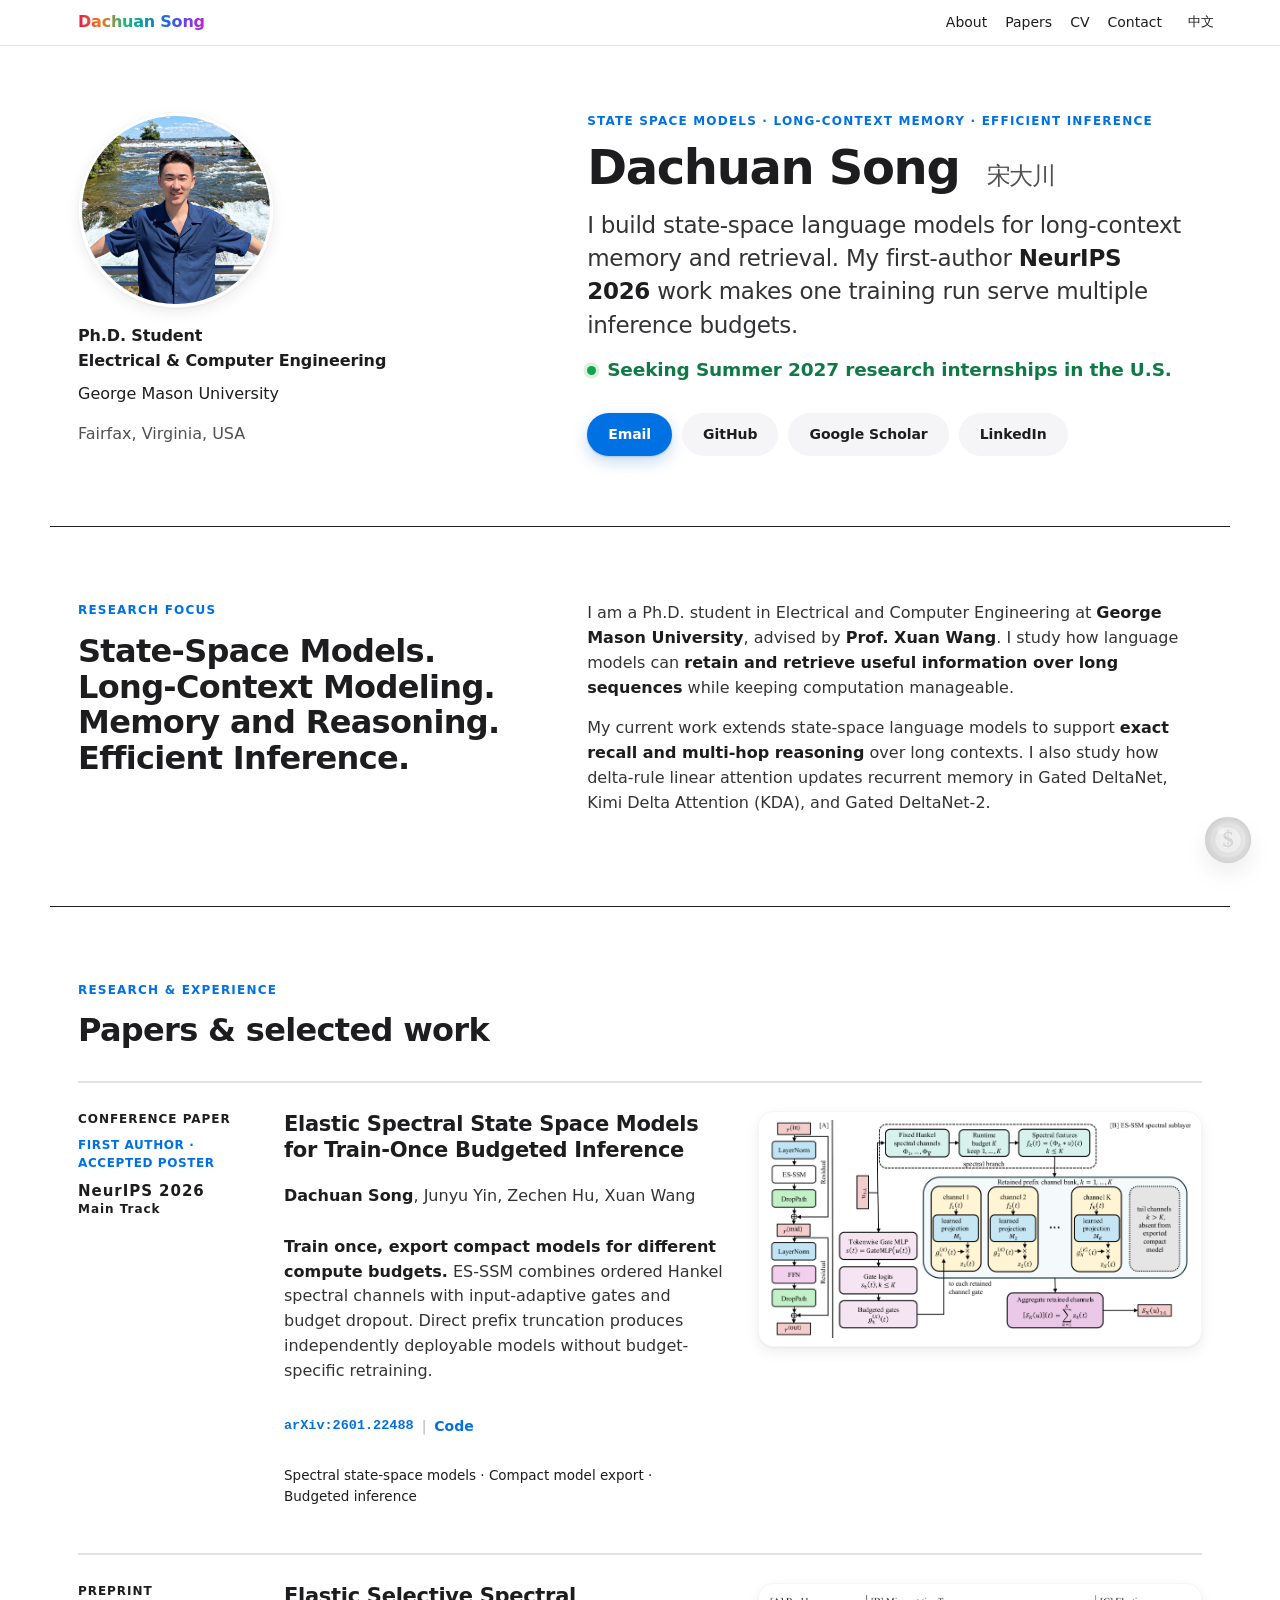
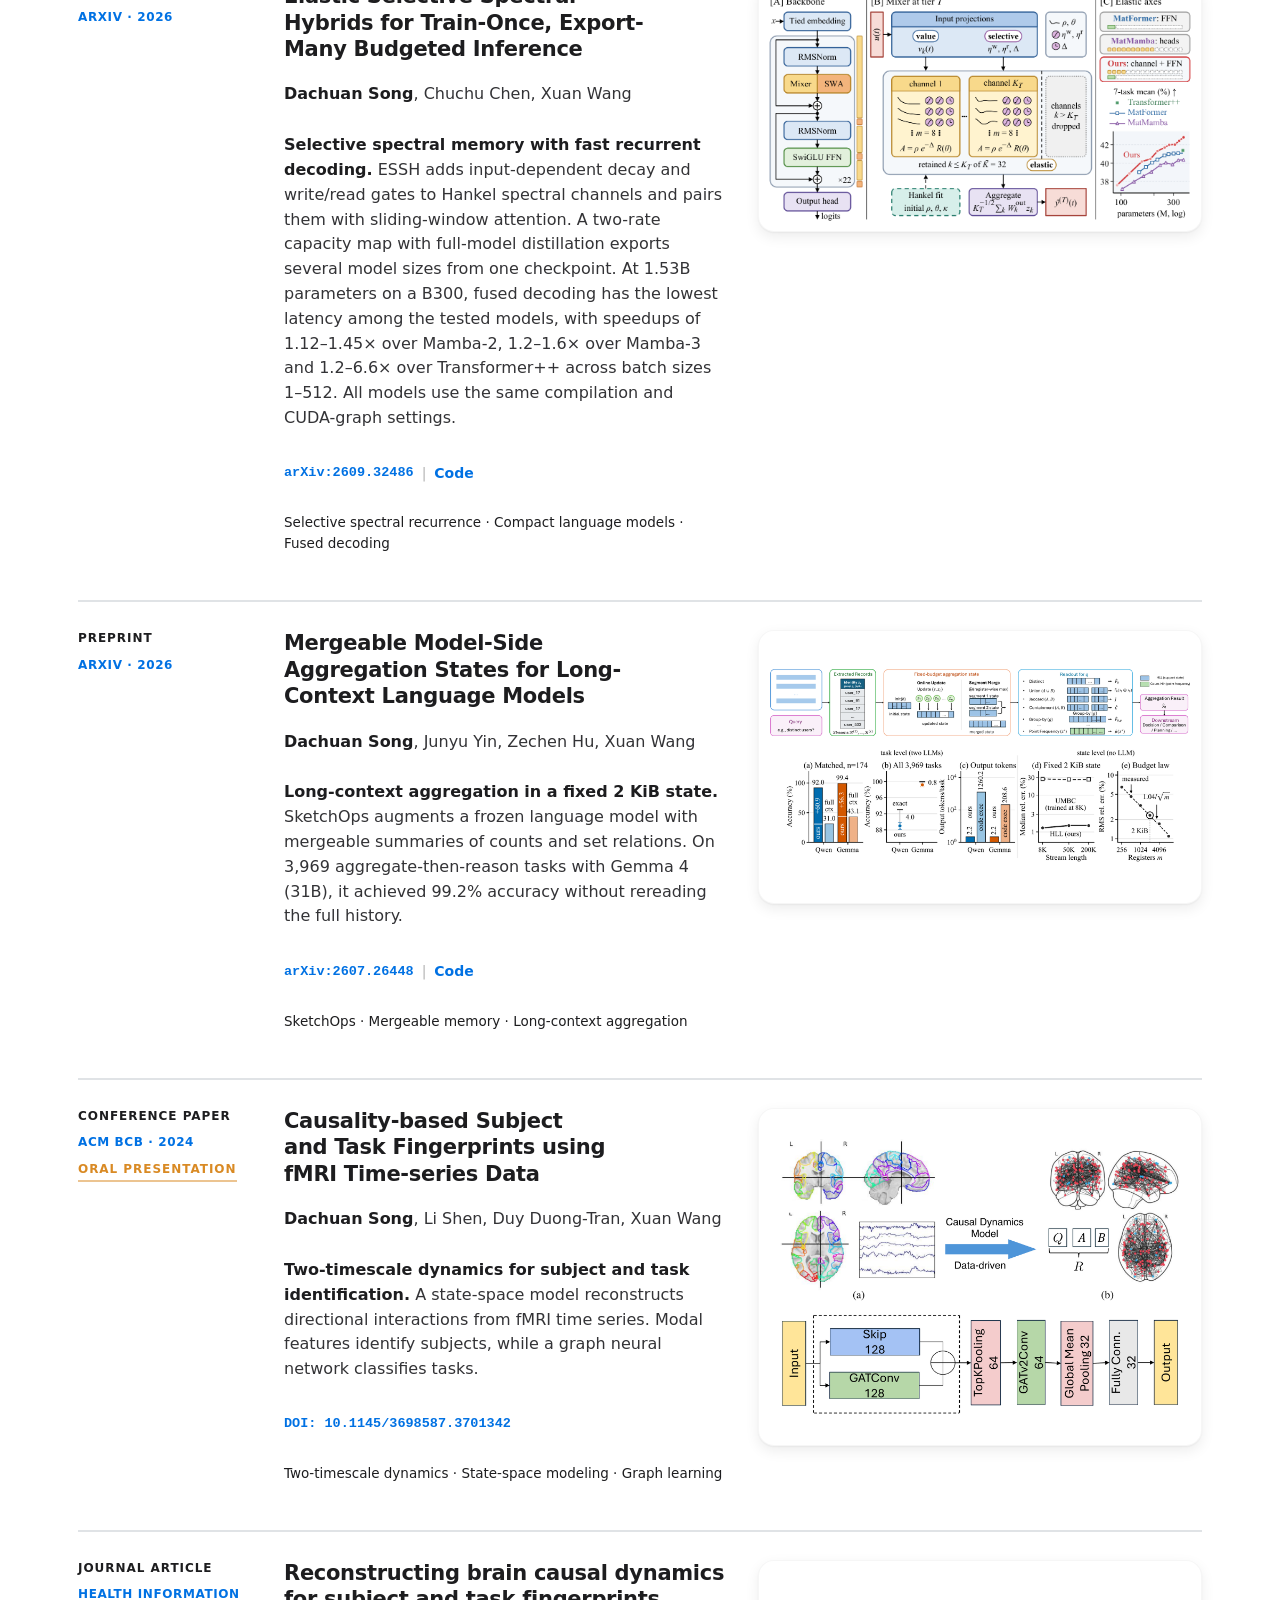
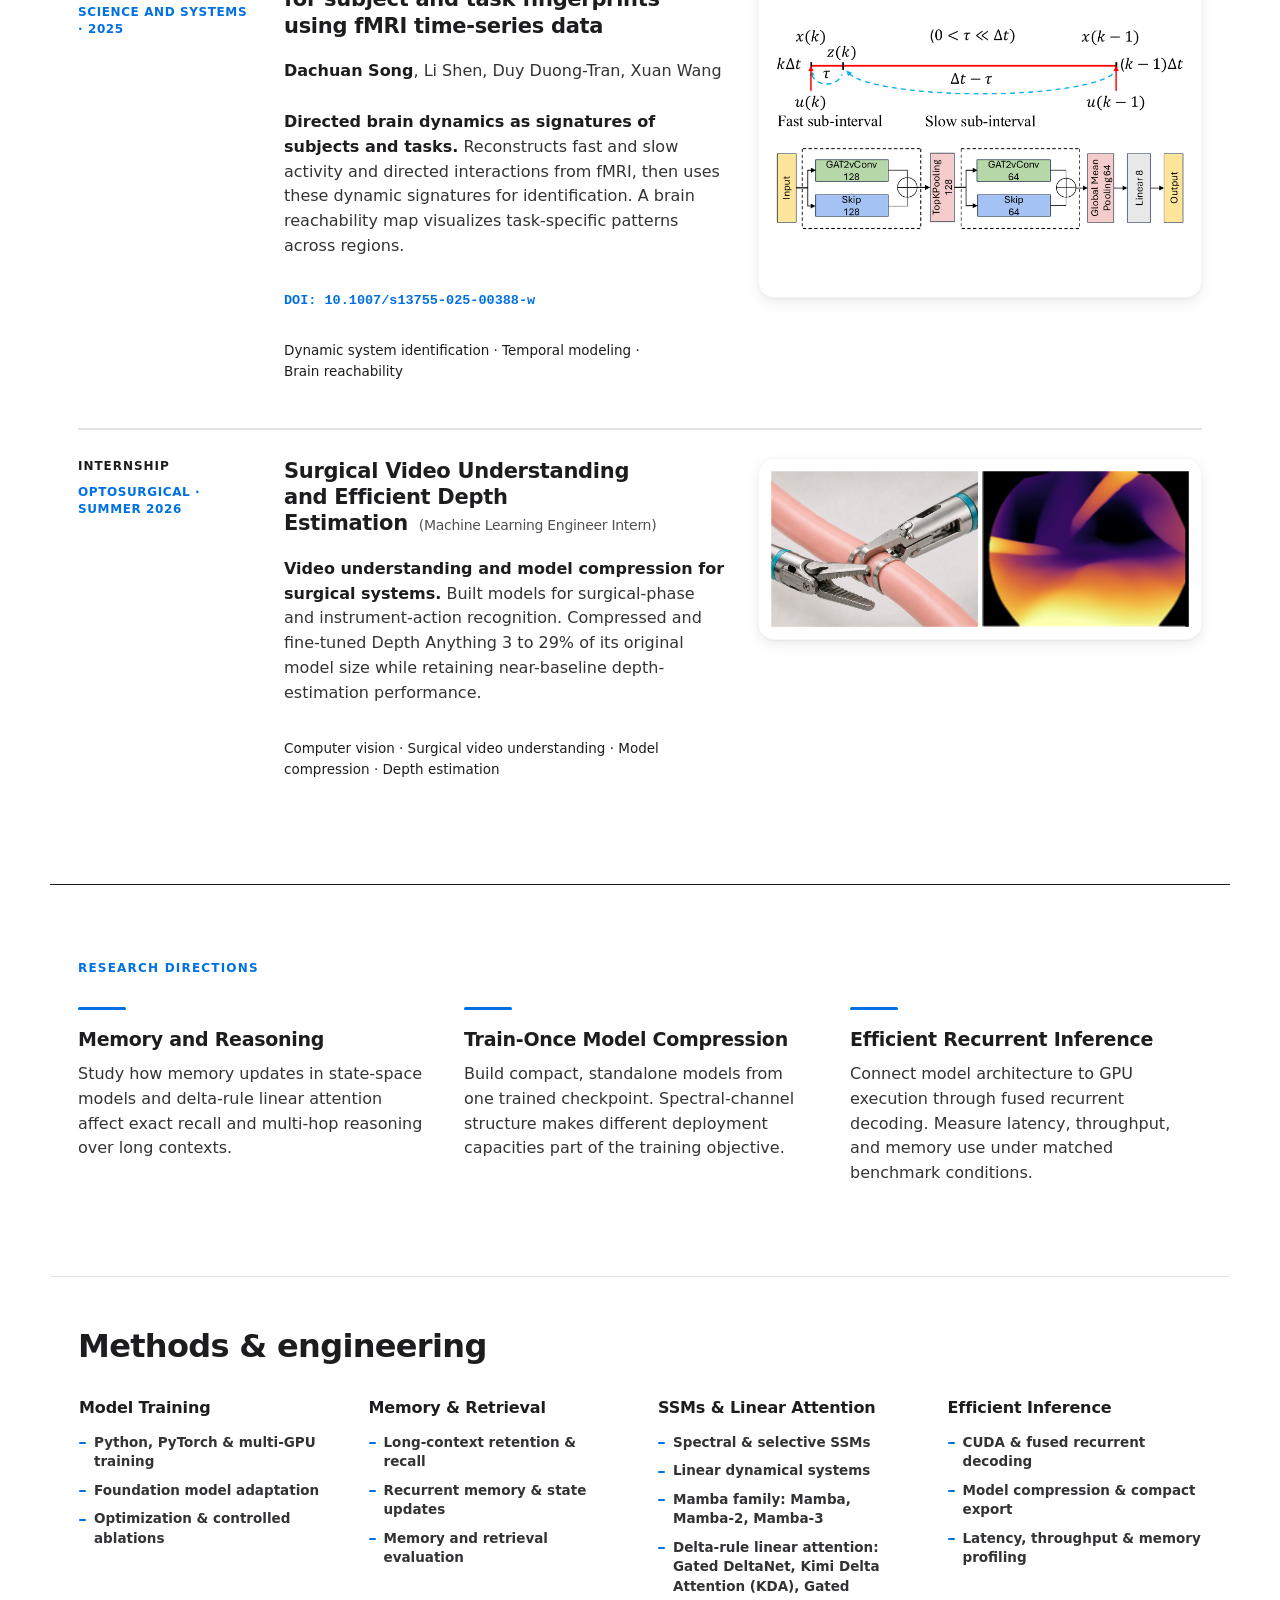
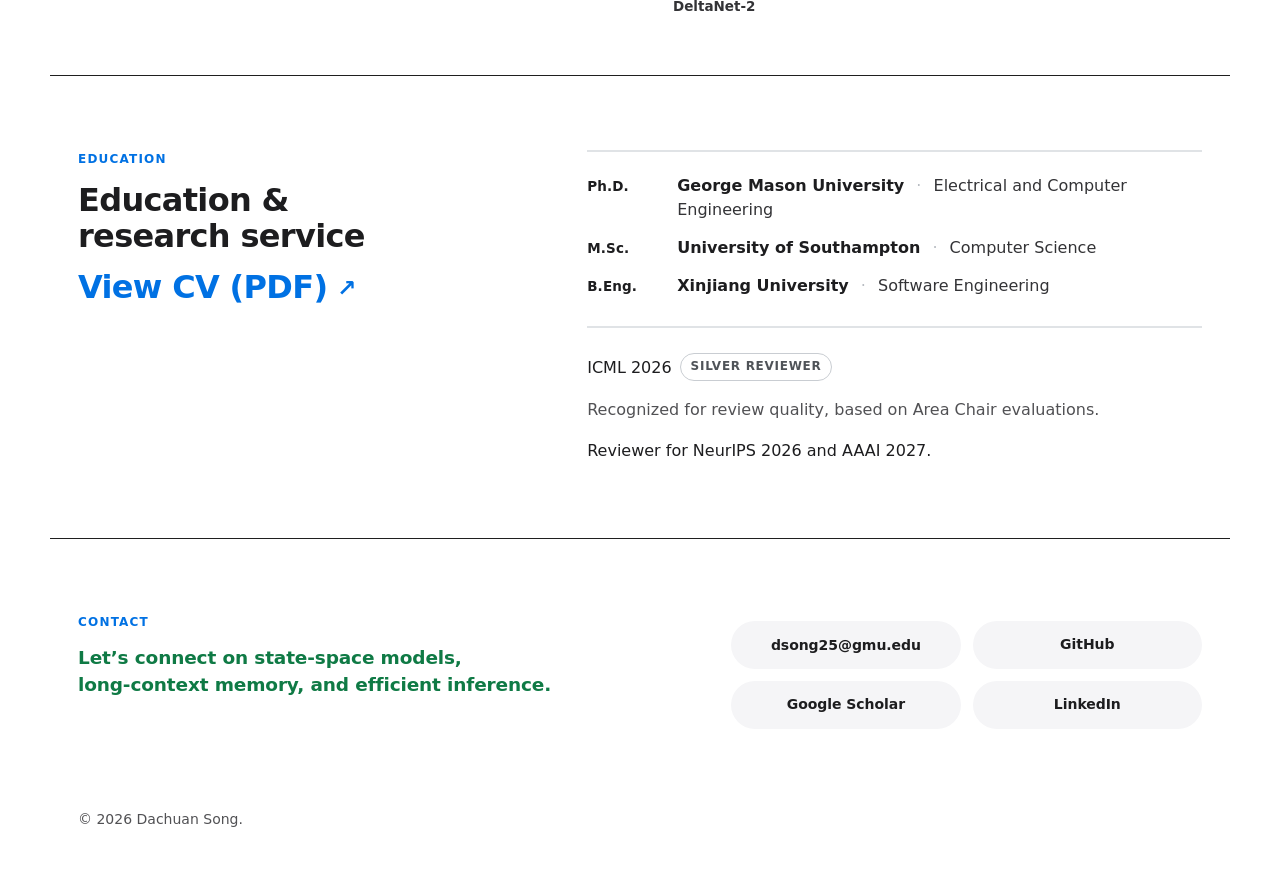
==== index.html @ 639f7404 "Update the ESSH summary to the v2 B300 decoding results Co-Authored-By: Claude Opus 5.5 <noreply@ant" ====
<!doctype html>
<html lang="en">
  <head>
    <meta charset="UTF-8" />
    <meta name="viewport" content="width=device-width, initial-scale=1.0" />
    <meta
      name="description"
      content="Dachuan Song, Ph.D. student at George Mason University. First-author NeurIPS 2026 research on state-space models, long-context memory and retrieval, and efficient inference."
    />
    <title>Dachuan Song | AI Research & Engineering</title>
    <link rel="canonical" href="https://dcsong.com/" />
    <script src="./domain-routing.js?v=20261001" defer></script>
    <link rel="stylesheet" href="./styles.css?v=taste-20261117" />
  </head>
  <body>
    <button
      class="coin-companion"
      type="button"
      data-coin-easter-egg
      aria-label="Hidden contact easter egg"
      data-i18n-aria="easterEgg.coinLabel"
      aria-controls="wechat-contact"
      aria-expanded="false"
    >
      <span class="coin-sprite" aria-hidden="true"></span>
    </button>

    <dialog
      id="wechat-contact"
      class="wechat-dialog"
      data-wechat-dialog
      aria-label="WeChat QR code"
      data-i18n-aria="easterEgg.dialogLabel"
    >
      <button
        class="wechat-dialog-close"
        type="button"
        data-wechat-dialog-close
        aria-label="Close WeChat QR code"
        data-i18n-aria="easterEgg.closeLabel"
      >
        <span aria-hidden="true">&times;</span>
      </button>
      <img
        class="wechat-qr"
        src="./assets/wechat-qr.png"
        width="888"
        height="1137"
        alt="WeChat QR code for Dachuan Song"
        data-i18n-alt="easterEgg.qrAlt"
      />
    </dialog>

    <header class="site-header">
      <a class="brand" href="#top" aria-label="Dachuan Song home">
        <span class="brand-colors" aria-hidden="true">Dachuan Song</span>
      </a>
      <div class="header-controls">
        <nav class="nav" aria-label="Primary navigation">
          <a href="#about" data-i18n="nav.about">About</a>
          <a href="#publications" data-i18n="nav.papers">Papers</a>
          <a href="#education" data-i18n="nav.cv">CV</a>
          <a href="#contact" data-i18n="nav.contact">Contact</a>
        </nav>
        <button class="language-toggle" type="button" data-lang-toggle aria-label="Switch to Chinese">中文</button>
      </div>
    </header>

    <main id="top">
      <section class="hero section">
        <div class="hero-copy">
          <p class="eyebrow" data-i18n="hero.eyebrow">State Space Models · Long-Context Memory · Efficient Inference</p>
          <h1>Dachuan Song <span class="han-name">宋大川</span></h1>
          <p class="lead" data-i18n-html="hero.lead">I build state-space language models for long-context memory and retrieval. My first-author <strong>NeurIPS 2026</strong> work makes one training run serve multiple inference budgets.</p>
          <p class="hero-availability" data-i18n="hero.availability">Seeking Summer 2027 research internships in the U.S.</p>
          <div class="hero-actions" aria-label="Profile links" data-i18n-aria="hero.linksLabel">
            <button
              class="button primary"
              type="button"
              data-copy-email="dsong25@gmu.edu"
              data-i18n="links.email"
              data-i18n-aria="links.emailCopyAria"
              aria-label="Copy email address"
              aria-live="polite"
            >
              Email
            </button>
            <a class="button" href="https://github.com/songdc98" target="_blank" rel="noreferrer">GitHub</a>
            <a class="button" href="https://scholar.google.com/citations?user=GhRcPq0AAAAJ&hl=en&oi=ao" target="_blank" rel="noreferrer" data-i18n="links.scholar">Google Scholar</a>
            <a class="button" href="https://linkedin.com/in/dachuan-song-354554252" target="_blank" rel="noreferrer">LinkedIn</a>
          </div>
        </div>
        <aside class="profile-panel" aria-label="Profile summary" data-i18n-aria="profile.summaryLabel">
          <div class="portrait-ring">
            <img src="./assets/dachuan-song-outdoor-natural.jpg" alt="Portrait of Dachuan Song" />
          </div>
          <div>
            <p class="role" data-i18n="profile.role">Ph.D. Student</p>
            <p class="program" data-i18n="profile.program">Electrical &amp; Computer Engineering</p>
            <p>
              <a class="institution-link" href="https://www.gmu.edu/" target="_blank" rel="noreferrer" data-i18n="profile.university">George Mason University</a>
            </p>
            <p>
              <a class="location-link" href="https://maps.apple.com/?q=Fairfax%2C%20Virginia%2C%20USA" target="_blank" rel="noreferrer" data-i18n="profile.location">Fairfax, Virginia, USA</a>
            </p>
          </div>
        </aside>
      </section>

      <section id="about" class="section split">
        <div>
          <p class="section-kicker" data-i18n="about.kicker">Research focus</p>
          <h2 data-i18n-html="about.title">State-Space Models.<br>Long-Context Modeling.<br>Memory and Reasoning.<br>Efficient Inference.</h2>
        </div>
        <div class="section-body">
          <p data-i18n-html="about.p1">I am a Ph.D. student in Electrical and Computer Engineering at <a class="direction-link" href="https://www.gmu.edu/" target="_blank" rel="noreferrer">George Mason University</a>, advised by <a class="direction-link" href="https://mason.gmu.edu/~xwang64/index.html" target="_blank" rel="noreferrer">Prof. Xuan Wang</a>. I study how language models can <strong>retain and retrieve useful information over long sequences</strong> while keeping computation manageable.</p>
          <p data-i18n-html="about.p2">My current work extends state-space language models to support <strong>exact recall and multi-hop reasoning</strong> over long contexts. I also study how delta-rule linear attention updates recurrent memory in Gated DeltaNet, Kimi Delta Attention (KDA), and Gated DeltaNet-2.</p>
        </div>
      </section>

      <section id="publications" class="section">
        <div class="section-heading">
          <p class="section-kicker" data-i18n="publications.kicker">Research &amp; experience</p>
          <h2 data-i18n="publications.title">Papers &amp; selected work</h2>
        </div>
        <div class="publication-list">
          <article class="publication">
            <div class="publication-meta">
              <span class="paper-type conference" data-i18n="publications.es.type">Conference Paper</span>
              <span class="time" data-i18n="publications.es.venue">First author · Accepted poster</span>
              <span class="publication-note neurips-note" data-i18n-html="publications.es.badge"><span class="neurips-year">NeurIPS 2026</span><span class="neurips-track">Main Track</span></span>
            </div>
            <h3>
              <a id="paper-es-title" href="https://arxiv.org/abs/2601.22488" target="_blank" rel="noreferrer" data-i18n="publications.es.title">Elastic Spectral State Space Models for Train-Once Budgeted Inference</a>
            </h3>
            <p><strong class="author-self">Dachuan Song</strong>, Junyu Yin, Zechen Hu, Xuan Wang</p>
            <p class="publication-summary" data-i18n-html="publications.es.summary"><strong>Train once, export compact models for different compute budgets.</strong> ES-SSM combines ordered Hankel spectral channels with input-adaptive gates and budget dropout. Direct prefix truncation produces independently deployable models without budget-specific retraining.</p>
            <div class="paper-links" aria-label="Elastic Spectral State Space Models links" data-i18n-aria="publications.links.es">
              <a class="paper-id" href="https://arxiv.org/abs/2601.22488" target="_blank" rel="noreferrer">arXiv:2601.22488</a>
              <a href="https://github.com/songdc98/ES-SSM" target="_blank" rel="noreferrer" data-i18n="publications.link.code">Code</a>
            </div>
            <p class="stack publication-keywords" data-i18n="publications.es.keywords">Spectral state‑space models · Compact model export · Budgeted inference</p>
            <a class="paper-thumbnail paper-thumbnail-figure1" href="https://arxiv.org/abs/2601.22488" target="_blank" rel="noreferrer" aria-labelledby="paper-es-title">
              <img src="./assets/es-ssm-figure1.png" alt="Figure 1 of ES-SSM: spectral channels and compact model export" data-i18n-alt="publications.es.imageAlt" />
            </a>
          </article>
          <article class="publication">
            <div class="publication-meta">
              <span class="paper-type preprint" data-i18n="publications.essh.type">Preprint</span>
              <span class="time" data-i18n="publications.essh.venue">arXiv · 2026</span>
            </div>
            <h3>
              <a id="paper-essh-title" href="https://arxiv.org/abs/2609.32486" target="_blank" rel="noreferrer" data-i18n="publications.essh.title">Elastic Selective Spectral Hybrids for Train-Once, Export-Many Budgeted Inference</a>
            </h3>
            <p><strong class="author-self">Dachuan Song</strong>, Chuchu Chen, Xuan Wang</p>
            <p class="publication-summary" data-i18n-html="publications.essh.summary"><strong>Selective spectral memory with fast recurrent decoding.</strong> ESSH adds input-dependent decay and write/read gates to Hankel spectral channels and pairs them with sliding-window attention. A two-rate capacity map with full-model distillation exports several model sizes from one checkpoint. At 1.53B parameters on a B300, fused decoding has the lowest latency among the tested models, with speedups of 1.12⁠–⁠1.45× over Mamba-2, 1.2⁠–⁠1.6× over Mamba-3 and 1.2⁠–⁠6.6× over Transformer++ across batch sizes 1⁠–⁠512. All models use the same compilation and CUDA-graph settings.</p>
            <div class="paper-links" aria-label="Elastic Selective Spectral Hybrids paper links" data-i18n-aria="publications.links.essh">
              <a class="paper-id" href="https://arxiv.org/abs/2609.32486" target="_blank" rel="noreferrer">arXiv:2609.32486</a>
              <a href="https://github.com/songdc98/ESSH" target="_blank" rel="noreferrer" data-i18n="publications.link.code">Code</a>
            </div>
            <p class="stack publication-keywords" data-i18n="publications.essh.keywords">Selective spectral recurrence · Compact language models · Fused decoding</p>
            <a class="paper-thumbnail paper-thumbnail-figure1" href="https://arxiv.org/abs/2609.32486" target="_blank" rel="noreferrer" aria-labelledby="paper-essh-title">
              <img src="./assets/essh-figure1.png" alt="Figure 1 of ESSH: selective spectral hybrid and elastic capacity axes" data-i18n-alt="publications.essh.imageAlt" />
            </a>
          </article>
          <article class="publication">
            <div class="publication-meta">
              <span class="paper-type preprint" data-i18n="publications.sketchops.type">Preprint</span>
              <span class="time" data-i18n="publications.sketchops.venue">arXiv · 2026</span>
            </div>
            <h3>
              <a id="paper-sketchops-title" href="https://arxiv.org/abs/2607.26448" target="_blank" rel="noreferrer" data-i18n="publications.sketchops.title">Mergeable Model-Side Aggregation States for Long-Context Language Models</a>
            </h3>
            <p><strong class="author-self">Dachuan Song</strong>, Junyu Yin, Zechen Hu, Xuan Wang</p>
            <p class="publication-summary" data-i18n-html="publications.sketchops.summary"><strong>Long-context aggregation in a fixed 2 KiB state.</strong> SketchOps augments a frozen language model with mergeable summaries of counts and set relations. On 3,969 aggregate-then-reason tasks with Gemma 4 (31B), it achieved 99.2% accuracy without rereading the full history.</p>
            <div class="paper-links" aria-label="SketchOps paper links" data-i18n-aria="publications.links.sketchops">
              <a class="paper-id" href="https://arxiv.org/abs/2607.26448" target="_blank" rel="noreferrer">arXiv:2607.26448</a>
              <a href="https://github.com/songdc98/sketchops" target="_blank" rel="noreferrer" data-i18n="publications.link.code">Code</a>
            </div>
            <p class="stack publication-keywords" data-i18n="publications.sketchops.keywords">SketchOps · Mergeable memory · Long‑context aggregation</p>
            <a class="paper-thumbnail paper-thumbnail-stack" href="https://arxiv.org/abs/2607.26448" target="_blank" rel="noreferrer" aria-labelledby="paper-sketchops-title">
              <img src="./assets/sketchops-figures.png?v=2" alt="SketchOps workflow and main experimental results" />
            </a>
          </article>
          <article class="publication">
            <div class="publication-meta">
              <span class="paper-type conference" data-i18n="publications.bcb.type">Conference Paper</span>
              <span class="time" data-i18n="publications.bcb.venue">ACM BCB · 2024</span>
              <span class="publication-note" data-i18n="publications.bcb.badge">Oral Presentation</span>
            </div>
            <h3>
              <a id="paper-bcb-title" href="https://dl.acm.org/doi/abs/10.1145/3698587.3701342" target="_blank" rel="noreferrer" data-i18n="publications.bcb.title">Causality-based Subject and Task Fingerprints using fMRI Time-series Data</a>
            </h3>
            <p><strong class="author-self">Dachuan Song</strong>, Li Shen, Duy Duong-Tran, Xuan Wang</p>
            <p class="publication-summary" data-i18n-html="publications.bcb.summary"><strong>Two-timescale dynamics for subject and task identification.</strong> A state-space model reconstructs directional interactions from fMRI time series. Modal features identify subjects, while a graph neural network classifies tasks.</p>
            <div class="paper-links" aria-label="ACM BCB conference paper links" data-i18n-aria="publications.links.bcb">
              <a class="paper-id" href="https://dl.acm.org/doi/abs/10.1145/3698587.3701342" target="_blank" rel="noreferrer">DOI: 10.1145/3698587.3701342</a>
            </div>
            <p class="stack publication-keywords" data-i18n="publications.bcb.keywords">Two‑timescale dynamics · State‑space modeling · Graph learning</p>
            <a class="paper-thumbnail" href="https://dl.acm.org/doi/abs/10.1145/3698587.3701342" target="_blank" rel="noreferrer" aria-labelledby="paper-bcb-title">
              <img
                src="./assets/conference-figures-1-2.png"
                alt="Conference Figures 1 and 2: causal dynamics reconstruction and five-layer GNN"
              />
            </a>
          </article>
          <article class="publication">
            <div class="publication-meta">
              <span class="paper-type journal" data-i18n="publications.fmri.type">Journal Article</span>
              <span class="time" data-i18n="publications.fmri.venue">Health Information Science and Systems · 2025</span>
            </div>
            <h3>
              <a id="paper-fmri-title" href="https://link.springer.com/article/10.1007/s13755-025-00388-w" target="_blank" rel="noreferrer" data-i18n="publications.fmri.title">Reconstructing brain causal dynamics for subject and task fingerprints using fMRI time-series data</a>
            </h3>
            <p><strong class="author-self">Dachuan Song</strong>, Li Shen, Duy Duong-Tran, Xuan Wang</p>
            <p class="publication-summary" data-i18n-html="publications.fmri.summary"><strong>Directed brain dynamics as signatures of subjects and tasks.</strong> Reconstructs fast and slow activity and directed interactions from fMRI, then uses these dynamic signatures for identification. A brain reachability map visualizes task-specific patterns across regions.</p>
            <div class="paper-links" aria-label="fMRI journal article links" data-i18n-aria="publications.links.fmri">
              <a class="paper-id" href="https://link.springer.com/article/10.1007/s13755-025-00388-w" target="_blank" rel="noreferrer">DOI: 10.1007/s13755-025-00388-w</a>
            </div>
            <p class="stack publication-keywords" data-i18n="publications.fmri.keywords">Dynamic system identification · Temporal modeling · Brain reachability</p>
            <a class="paper-thumbnail" href="https://link.springer.com/article/10.1007/s13755-025-00388-w" target="_blank" rel="noreferrer" aria-labelledby="paper-fmri-title">
              <img
                src="./assets/journal-figures-1-3.png"
                alt="Journal Figures 1 and 3: two-timescale sampling and five-layer GNN architecture"
              />
            </a>
          </article>
          <article class="publication">
            <div class="publication-meta">
              <span class="paper-type internship" data-i18n="publications.internship.type">Internship</span>
              <a class="time" href="https://www.optosurgical.com/" target="_blank" rel="noreferrer" data-i18n="publications.internship.venue">Optosurgical · Summer 2026</a>
            </div>
            <h3 class="internship-title">
              <a id="internship-title-link" href="https://www.optosurgical.com/" target="_blank" rel="noreferrer" data-i18n="publications.internship.title">Surgical Video Understanding and Efficient Depth Estimation</a>
              <span class="internship-role">(<span data-i18n="publications.internship.role">Machine Learning Engineer Intern</span>)</span>
            </h3>
            <p class="publication-summary" data-i18n-html="publications.internship.summary"><strong>Video understanding and model compression for surgical systems.</strong> Built models for surgical-phase and instrument-action recognition. Compressed and fine-tuned Depth Anything 3 to 29% of its original model size while retaining near-baseline depth-estimation performance.</p>
            <p class="stack publication-keywords" data-i18n="publications.internship.keywords">Computer vision · Surgical video understanding · Model compression · Depth estimation</p>
            <a class="paper-thumbnail internship-thumbnail" href="https://www.optosurgical.com/" target="_blank" rel="noreferrer" aria-labelledby="internship-title-link">
              <img
                src="./assets/internship-surgery-depth.jpg?v=7"
                alt="Combined non-graphic surgical grasper and clip-applier illustration beside a masked small-model depth prediction"
                data-i18n-alt="publications.internship.imageAlt"
              />
            </a>
          </article>
        </div>
      </section>

      <section class="section">
        <p class="section-kicker" data-i18n="areas.kicker">Research directions</p>
        <div class="expertise-grid">
          <div class="expertise-card sequence-card">
            <h3 data-i18n="areas.sequence.title">Memory and Reasoning</h3>
            <p data-i18n="areas.sequence.body">Study how memory updates in state-space models and delta-rule linear attention affect exact recall and multi-hop reasoning over long contexts.</p>
          </div>
          <div class="expertise-card systems-card">
            <h3 data-i18n="areas.ssm.title">Train-Once Model Compression</h3>
            <p data-i18n="areas.ssm.body">Build compact, standalone models from one trained checkpoint. Spectral-channel structure makes different deployment capacities part of the training objective.</p>
          </div>
          <div class="expertise-card agent-card">
            <h3 data-i18n="areas.agent.title">Efficient Recurrent Inference</h3>
            <p data-i18n="areas.agent.body">Connect model architecture to GPU execution through fused recurrent decoding. Measure latency, throughput, and memory use under matched benchmark conditions.</p>
          </div>
        </div>
      </section>

      <section id="skills" class="skills-band">
        <div class="skills-inner">
          <div class="section-heading">
            <h2 data-i18n="skills.title">Methods &amp; engineering</h2>
          </div>
          <div class="skills-grid">
            <article class="skill-card">
              <h3 data-i18n="skills.dl.title">Model Training</h3>
              <ul class="skill-list">
                <li data-i18n="skills.dl.1">Python, PyTorch &amp; multi-GPU training</li>
                <li data-i18n="skills.dl.2">Foundation model adaptation</li>
                <li data-i18n="skills.dl.3">Optimization &amp; controlled ablations</li>
              </ul>
            </article>
            <article class="skill-card">
              <h3 data-i18n="skills.sequence.title">Memory &amp; Retrieval</h3>
              <ul class="skill-list">
                <li data-i18n="skills.sequence.1">Long-context retention &amp; recall</li>
                <li data-i18n="skills.sequence.2">Recurrent memory &amp; state updates</li>
                <li data-i18n="skills.sequence.3">Memory and retrieval evaluation</li>
              </ul>
            </article>
            <article class="skill-card">
              <h3 data-i18n="skills.ssm.title">SSMs &amp; Linear Attention</h3>
              <ul class="skill-list">
                <li data-i18n="skills.ssm.1">Spectral &amp; selective SSMs</li>
                <li data-i18n="skills.ssm.2">Linear dynamical systems</li>
                <li data-i18n="skills.ssm.3">Mamba family: Mamba, Mamba-2, Mamba-3</li>
                <li data-i18n="skills.ssm.4">Delta-rule linear attention: Gated DeltaNet, Kimi Delta Attention (KDA), Gated DeltaNet-2</li>
              </ul>
            </article>
            <article class="skill-card">
              <h3 data-i18n="skills.agent.title">Efficient Inference</h3>
              <ul class="skill-list">
                <li data-i18n="skills.agent.1">CUDA &amp; fused recurrent decoding</li>
                <li data-i18n="skills.agent.2">Model compression &amp; compact export</li>
                <li data-i18n="skills.agent.3">Latency, throughput &amp; memory profiling</li>
              </ul>
            </article>
          </div>
        </div>
      </section>

      <section id="education" class="section split education-section">
        <div>
          <p class="section-kicker" data-i18n="education.kicker">Education</p>
          <h2 data-i18n="education.title">Education &amp; research service</h2>
          <a
            class="cv-link"
            href="./assets/Dachuan_Song_CV.pdf?v=cv-essh-code-20261115"
            target="_blank"
            rel="noreferrer"
            data-i18n="education.cv"
          >View CV (PDF)</a>
        </div>
        <div class="education-content">
          <dl class="education-summary">
            <div class="education-entry">
              <dt data-i18n="education.gmu.level">Ph.D.</dt>
              <dd>
                <a class="institution-link" href="https://ece.gmu.edu/" target="_blank" rel="noreferrer" data-i18n="education.gmu.school">George Mason University</a>
                <span class="education-divider" aria-hidden="true">·</span>
                <span class="education-program" data-i18n="education.gmu.program">Electrical and Computer Engineering</span>
              </dd>
            </div>
            <div class="education-entry">
              <dt data-i18n="education.southampton.level">M.Sc.</dt>
              <dd>
                <a class="institution-link" href="https://www.southampton.ac.uk/student-life/campuses/highfield" target="_blank" rel="noreferrer" data-i18n="education.southampton.school">University of Southampton</a>
                <span class="education-divider" aria-hidden="true">·</span>
                <span class="education-program" data-i18n="education.southampton.program">Computer Science</span>
              </dd>
            </div>
            <div class="education-entry">
              <dt data-i18n="education.xju.level">B.Eng.</dt>
              <dd>
                <span class="institution-name" data-i18n="education.xju.school">Xinjiang University</span>
                <span class="education-divider" aria-hidden="true">·</span>
                <span class="education-program" data-i18n="education.xju.program">Software Engineering</span>
              </dd>
            </div>
          </dl>

          <section class="award-list" aria-label="Reviewer recognition" data-i18n-aria="awards.label">
            <article class="award-card">
              <div class="award-copy">
                <p class="service-line" data-i18n-html="awards.icml.line">ICML 2026 <span class="highlight-badge highlight-badge-inline">Silver Reviewer</span></p>
                <p class="muted" data-i18n="awards.icml.body">Recognized for review quality, based on Area Chair evaluations.</p>
                <p class="service-line service-entry" data-i18n="awards.service">Reviewer for NeurIPS 2026 and AAAI 2027.</p>
              </div>
            </article>
          </section>
        </div>
      </section>
    </main>

    <footer id="contact" class="footer">
      <div>
        <p class="section-kicker" data-i18n="contact.kicker">Contact</p>
        <h2 data-i18n="contact.title">Let’s connect on state‑space models, long‑context memory, and efficient inference.</h2>
      </div>
      <div class="footer-links">
        <button
          type="button"
          data-copy-email="dsong25@gmu.edu"
          data-i18n="contact.email"
          data-i18n-aria="links.emailCopyAria"
          aria-label="Copy email address"
          aria-live="polite"
        >
          dsong25@gmu.edu
        </button>
        <a href="https://github.com/songdc98" target="_blank" rel="noreferrer">GitHub</a>
        <a href="https://scholar.google.com/citations?user=GhRcPq0AAAAJ&hl=en&oi=ao" target="_blank" rel="noreferrer">Google Scholar</a>
        <a href="https://linkedin.com/in/dachuan-song-354554252" target="_blank" rel="noreferrer">LinkedIn</a>
      </div>
      <p class="copyright">© <span id="year"></span> Dachuan Song.</p>
    </footer>

    <script src="./script.js?v=essh-b300-20261119"></script>
  </body>
</html>
---- styles.css ----
:root {
  --header-height: 46px;
  --bg: #ffffff;
  --panel: #ffffff;
  --panel-soft: #f7f7f7;
  --text: #1d1d1f;
  --heading: #1d1d1f;
  --body: #333336;
  --muted: #515154;
  --fill: #f5f5f7;
  --fill-strong: #e8e8ed;
  --line: #e3e3e6;
  --divider-major: #1f1f1f;
  --divider-minor: #e0e3e6;
  --accent: #0071e3;
  --accent-soft: #5b95c7;
  --blue: #0071e3;
  --amber: #8a6a22;
  --rose: #94524d;
  --accent-ink: #0058b8;
  --shadow: none;
  --relief-shadow:
    0 1px 2px rgba(0, 0, 0, 0.05),
    0 5px 14px rgba(0, 0, 0, 0.075),
    inset 0 1px 0 rgba(255, 255, 255, 0.92);
  color-scheme: light;
}

* {
  box-sizing: border-box;
}

html {
  scroll-behavior: smooth;
  scroll-padding-top: calc(var(--header-height) + 12px);
  overflow-x: hidden;
}

body {
  margin: 0;
  background: var(--bg);
  color: var(--text);
  font-family:
    ui-sans-serif,
    system-ui,
    -apple-system,
    BlinkMacSystemFont,
    "Segoe UI",
    sans-serif;
  line-height: 1.55;
  overflow-x: hidden;
  font-synthesis-weight: none;
}

::selection {
  background: rgba(0, 113, 227, 0.16);
}

a {
  color: inherit;
  text-decoration: none;
}

.coin-companion {
  --coin-border: rgba(126, 126, 126, 0.34);
  --coin-highlight: rgba(255, 255, 255, 0.42);
  --coin-ring: rgba(145, 145, 145, 0.24);
  --coin-shadow: rgba(110, 110, 110, 0.12);
  --coin-a: #f7f7f7;
  --coin-b: #dddddd;
  --coin-c: #bdbdbd;
  --coin-d: #949494;
  --coin-mark: rgba(86, 86, 86, 0.44);
  --coin-mark-shadow: rgba(255, 255, 255, 0.46);
  position: fixed;
  right: 16px;
  bottom: 18px;
  z-index: 9;
  width: 72px;
  height: 84px;
  padding: 0;
  border: 0;
  appearance: none;
  background: transparent;
  cursor: pointer;
  pointer-events: auto;
  transform-origin: 50% 80%;
  opacity: 0.48;
  filter: drop-shadow(0 12px 18px rgba(0, 0, 0, 0.08));
  transition: opacity 160ms ease, filter 160ms ease;
}

.coin-companion:focus-visible {
  outline: 2px solid #0f4d82;
  outline-offset: 2px;
  border-radius: 50%;
}

.coin-companion:hover {
  --coin-border: rgba(139, 96, 16, 0.86);
  --coin-highlight: rgba(255, 255, 255, 0.72);
  --coin-ring: rgba(255, 238, 157, 0.52);
  --coin-shadow: rgba(112, 72, 14, 0.2);
  --coin-a: #fff1a8;
  --coin-b: #ffe68a;
  --coin-c: #d69a22;
  --coin-d: #9f6511;
  --coin-mark: rgba(103, 64, 8, 0.9);
  --coin-mark-shadow: rgba(255, 246, 181, 0.62);
  opacity: 0.9;
  filter: drop-shadow(0 12px 18px rgba(112, 72, 14, 0.14));
}

.coin-sprite {
  position: absolute;
  left: 50%;
  top: 50%;
  display: block;
  width: 54px;
  aspect-ratio: 1;
  border: 2px solid var(--coin-border);
  border-radius: 50%;
  background:
    radial-gradient(circle at 34% 28%, var(--coin-highlight) 0 9%, transparent 10%),
    radial-gradient(circle at 54% 56%, var(--coin-b) 0 30%, var(--coin-c) 61%, var(--coin-d) 100%);
  box-shadow:
    inset 0 0 0 4px var(--coin-ring),
    inset 0 -8px 12px rgba(80, 80, 80, 0.18),
    0 12px 18px var(--coin-shadow);
  opacity: 1;
  pointer-events: none;
  transform: translate(-50%, -50%) translateY(0) scale(0.86) rotate(0deg);
  transition: background 160ms ease, border-color 160ms ease, box-shadow 160ms ease, transform 160ms ease;
}

.coin-sprite::before {
  content: "";
  position: absolute;
  inset: 8px;
  border: 2px solid var(--coin-ring);
  border-radius: 50%;
  box-shadow: inset 0 0 0 3px rgba(255, 255, 255, 0.12);
}

.coin-sprite::after {
  content: "$";
  position: absolute;
  inset: 0;
  display: grid;
  place-items: center;
  color: var(--coin-mark);
  font-family: Georgia, "Times New Roman", serif;
  font-size: 26px;
  font-weight: 800;
  line-height: 1;
  text-shadow: 0 1px 0 var(--coin-mark-shadow);
}

.wechat-dialog {
  position: fixed;
  inset: auto 96px 110px auto;
  z-index: 20;
  width: fit-content;
  max-width: calc(100vw - 112px);
  max-height: calc(100vh - 128px);
  max-height: calc(100dvh - 128px);
  margin: 0;
  padding: 0;
  overflow: hidden;
  border: 1px solid rgba(18, 24, 32, 0.2);
  border-radius: 8px;
  background: #ffffff;
  box-shadow: 0 14px 36px rgba(18, 24, 32, 0.2);
  color-scheme: light;
}

.wechat-qr {
  display: block;
  width: auto;
  height: auto;
  max-width: min(280px, calc(100vw - 112px));
  max-height: calc(100vh - 128px);
  max-height: calc(100dvh - 128px);
  object-fit: contain;
  background: #ffffff;
}

.wechat-dialog-close {
  position: absolute;
  top: 7px;
  right: 7px;
  z-index: 1;
  display: grid;
  width: 34px;
  height: 34px;
  padding: 0;
  place-items: center;
  border: 1px solid rgba(18, 24, 32, 0.18);
  border-radius: 50%;
  background: rgba(255, 255, 255, 0.94);
  color: #111820;
  box-shadow: 0 4px 14px rgba(18, 24, 32, 0.12);
  cursor: pointer;
  font: inherit;
  font-size: 23px;
  line-height: 1;
}

.wechat-dialog-close span {
  position: relative;
  display: block;
  width: 14px;
  height: 14px;
  font-size: 0;
}

.wechat-dialog-close span::before,
.wechat-dialog-close span::after {
  position: absolute;
  top: 50%;
  left: 50%;
  width: 14px;
  height: 2px;
  border-radius: 999px;
  background: currentColor;
  content: "";
  transform: translate(-50%, -50%) rotate(45deg);
}

.wechat-dialog-close span::after {
  transform: translate(-50%, -50%) rotate(-45deg);
}

.wechat-dialog-close:hover {
  background: #ffffff;
  border-color: rgba(15, 77, 130, 0.5);
  color: #0f4d82;
}

.wechat-dialog-close:focus-visible {
  outline: 2px solid #0f4d82;
  outline-offset: 2px;
}

.site-header {
  position: fixed;
  inset: 0 0 auto;
  z-index: 10;
  display: flex;
  align-items: center;
  justify-content: space-between;
  gap: 24px;
  height: var(--header-height);
  padding: 0 max(28px, calc((100vw - 1180px) / 2));
  padding-left: max(28px, calc((100% - 1180px) / 2 + 28px));
  background: #ffffff;
  border-bottom: 1px solid var(--line);
}

main {
  padding-top: var(--header-height);
}

main > section + section {
  border-top: 1px solid var(--divider-major);
}

.brand {
  font-size: 16px;
  font-weight: 800;
  letter-spacing: -0.014em;
  text-transform: none;
}

.brand-colors {
  display: inline-block;
  color: #7c3aed;
  background: linear-gradient(
    90deg,
    #e11d48 0%,
    #f97316 18%,
    #10b981 38%,
    #0891b2 55%,
    #2563eb 72%,
    #7c3aed 87%,
    #c026d3 100%
  );
  background-clip: text;
  -webkit-background-clip: text;
  -webkit-text-fill-color: transparent;
}

@media (forced-colors: active) {
  .brand-colors {
    background: none;
    -webkit-text-fill-color: currentColor;
  }
}

.header-controls {
  display: flex;
  align-items: center;
  justify-content: flex-end;
  gap: 10px;
  min-width: 0;
}

.nav {
  display: flex;
  flex-wrap: nowrap;
  justify-content: flex-end;
  gap: 18px;
  padding: 0;
  border: 0;
  border-radius: 0;
  background: transparent;
  box-shadow: none;
  color: var(--heading);
  font-size: 14px;
  white-space: nowrap;
}

.nav a {
  padding: 0;
  border-radius: 0;
  border-bottom: 0;
  transition: background 160ms ease, color 160ms ease;
}

.nav a:hover {
  color: var(--accent);
  background: transparent;
}

.language-toggle {
  display: inline-flex;
  align-items: center;
  justify-content: center;
  min-height: 26px;
  min-width: 58px;
  padding: 4px 12px;
  border: 0;
  border-radius: 0;
  background: transparent;
  color: var(--heading);
  font: inherit;
  font-size: 13px;
  font-weight: 700;
  cursor: pointer;
  white-space: nowrap;
  transition: color 160ms ease;
}

.language-toggle:hover {
  color: var(--accent-ink);
}

.language-toggle:focus-visible {
  outline: 2px solid var(--accent);
  outline-offset: 3px;
}

.section {
  width: 100%;
  max-width: 1180px;
  margin: 0 auto;
  padding: 74px 28px;
}

.hero {
  display: grid;
  grid-template-columns: minmax(240px, 0.42fr) minmax(0, 0.58fr);
  gap: 64px;
  align-items: start;
  min-height: auto;
  padding-top: 66px;
  padding-bottom: 70px;
}

.hero-copy {
  order: 2;
  margin-left: 0;
}

.hero-copy,
.profile-panel,
.section-body,
.timeline,
.publication-list,
.education-summary,
.project-grid,
.expertise-grid,
.skills-grid {
  min-width: 0;
}

.eyebrow,
.section-kicker,
.time,
.stack {
  color: var(--accent);
  font-size: 13.5px;
  font-weight: 700;
  letter-spacing: 0.04em;
  text-transform: uppercase;
  overflow-wrap: anywhere;
}

.eyebrow,
.section-kicker {
  color: var(--accent);
  font-size: 12px;
  font-weight: 700;
  letter-spacing: 0.1em;
}

.section-kicker {
  margin-bottom: 14px;
}

.section-kicker + .expertise-grid {
  margin-top: 30px;
}

h1,
h2,
h3,
p {
  margin-top: 0;
}

h1 {
  max-width: 780px;
  margin-bottom: 16px;
  font-size: clamp(34px, 4.4vw, 48px);
  line-height: 1.04;
  letter-spacing: -0.028em;
  color: var(--heading);
  font-weight: 740;
}

.han-name {
  display: inline-block;
  margin-left: 12px;
  color: var(--muted);
  font-size: clamp(18px, 2vw, 24px);
  font-weight: 500;
  white-space: nowrap;
}

h2 {
  margin-bottom: 16px;
  font-size: clamp(24px, 2.8vw, 32px);
  line-height: 1.12;
  letter-spacing: -0.021em;
  color: var(--heading);
  font-weight: 760;
  text-wrap: balance;
}

h3 {
  margin-bottom: 10px;
  font-size: 21px;
  line-height: 1.26;
  letter-spacing: -0.014em;
  color: var(--heading);
  font-weight: 700;
  text-wrap: balance;
}

.lead {
  max-width: 680px;
  color: var(--body);
  font-size: clamp(18px, 2.1vw, 23px);
  margin-bottom: 14px;
  line-height: 1.45;
  letter-spacing: -0.012em;
  text-wrap: pretty;
}

.hero-actions {
  display: flex;
  flex-wrap: wrap;
  gap: 10px;
  margin-top: 28px;
}

.hero-availability {
  display: flex;
  align-items: center;
  gap: 11px;
  max-width: 680px;
  margin: 0;
  color: #0f7a45;
  font-size: clamp(16px, 1.7vw, 18.5px);
  font-weight: 650;
  letter-spacing: -0.008em;
}

.hero-availability::before {
  flex: none;
  width: 9px;
  height: 9px;
  border-radius: 50%;
  background: #16a34a;
  box-shadow: 0 0 0 3.5px rgba(22, 163, 74, 0.16);
  content: "";
}

.cv-link {
  display: inline-flex;
  align-items: center;
  gap: 10px;
  color: var(--accent);
  font-size: clamp(24px, 2.8vw, 32px);
  font-weight: 700;
  letter-spacing: -0.021em;
  line-height: 1.12;
  transition: color 160ms ease;
}

.cv-link::after {
  font-size: 0.72em;
  line-height: 1;
  transition: transform 180ms cubic-bezier(0.2, 0.7, 0.2, 1);
  content: "\2197";
}

.cv-link:hover {
  color: var(--accent-ink);
}

.cv-link:hover::after {
  transform: translate(3px, -3px);
}

.cv-link:focus-visible {
  border-radius: 3px;
  outline: 2px solid var(--accent);
  outline-offset: 3px;
}

.footer-links {
  align-self: start;
  display: grid;
  grid-template-columns: repeat(2, minmax(170px, 1fr));
  gap: 12px;
  margin-top: 8px;
}

.footer-links.email-popover-open > button[data-copy-email] {
  margin-bottom: 54px;
}

.footer-links.email-popover-open {
  align-items: start;
}

.button,
.footer-links a,
.footer-links button {
  display: inline-flex;
  align-items: center;
  min-height: 42px;
  padding: 10px 20px;
  border: 1px solid transparent;
  border-radius: 980px;
  background: var(--fill);
  box-shadow: none;
  color: var(--heading);
  font-family: inherit;
  font-size: 14px;
  font-weight: 650;
  letter-spacing: -0.004em;
  cursor: pointer;
  transition:
    transform 160ms ease,
    box-shadow 160ms ease,
    background-color 160ms ease,
    color 160ms ease;
}

.button.primary {
  border-color: transparent;
  background: var(--accent);
  color: #ffffff;
  box-shadow:
    0 1px 2px rgba(0, 60, 130, 0.18),
    0 6px 16px rgba(0, 90, 190, 0.22);
}

.button:hover,
.footer-links a:hover,
.footer-links button:hover {
  border-color: transparent;
  color: var(--heading);
  background: var(--fill-strong);
  box-shadow: none;
  transform: translateY(-1px);
}

.button:focus-visible,
.footer-links button:focus-visible {
  outline: 2px solid var(--accent);
  outline-offset: 2px;
}

.button.primary:hover {
  color: #ffffff;
  background: #0077ed;
  border-color: transparent;
  box-shadow:
    0 2px 4px rgba(0, 60, 130, 0.2),
    0 10px 24px rgba(0, 90, 190, 0.26);
}

.email-copy-popover {
  position: fixed;
  z-index: 15;
  max-width: calc(100vw - 24px);
  padding: 9px 13px;
  border: 1px solid rgba(0, 113, 227, 0.22);
  border-radius: 10px;
  background: #ffffff;
  box-shadow: 0 4px 14px rgba(15, 34, 58, 0.13);
  color: var(--heading);
  font-size: 14px;
  font-weight: 650;
  line-height: 1.3;
  overflow-wrap: anywhere;
  pointer-events: none;
}

.email-copy-popover[hidden] {
  display: none;
}

.button:active,
.footer-links a:active,
.footer-links button:active {
  background: #dcdce1;
  box-shadow: none;
  transform: translateY(0);
}

.profile-panel {
  order: 1;
  justify-self: start;
  display: grid;
  grid-template-columns: minmax(0, 1fr);
  gap: 16px;
  width: 260px;
  max-width: 260px;
}

.portrait-ring {
  --portrait-shadow-x: 0px;
  --portrait-shadow-y: 7px;
  --portrait-tilt-x: 0deg;
  --portrait-tilt-y: 0deg;
  position: relative;
  width: 196px;
  max-width: 100%;
  aspect-ratio: 1;
  border-radius: 50%;
  padding: 3px;
  background: #ffffff;
  border: 1px solid rgba(0, 0, 0, 0.035);
  box-shadow: var(--relief-shadow);
  overflow: hidden;
  transform: perspective(700px) rotateX(var(--portrait-tilt-x)) rotateY(var(--portrait-tilt-y));
  transform-style: preserve-3d;
  transition:
    transform 140ms ease-out,
    box-shadow 140ms ease-out;
  will-change: transform;
}

.portrait-ring:hover {
  box-shadow:
    0 1px 2px rgba(0, 0, 0, 0.05),
    var(--portrait-shadow-x) var(--portrait-shadow-y) 20px rgba(0, 0, 0, 0.11);
}

.portrait-ring.is-pressed {
  transform: perspective(700px) rotateX(var(--portrait-tilt-x)) rotateY(var(--portrait-tilt-y)) scale(0.985);
  transition-duration: 70ms;
}

.profile-panel img {
  width: 100%;
  aspect-ratio: 1;
  border-radius: 50%;
  object-fit: cover;
  background: var(--panel);
  border: 0;
  box-shadow: none;
}

.role {
  margin-bottom: 2px;
  font-weight: 700;
  letter-spacing: -0.008em;
  color: var(--heading);
}

.profile-panel p:last-child {
  margin-bottom: 0;
}

.program {
  margin-bottom: 10px;
  color: var(--heading);
  font-size: clamp(13px, 1.55vw, 16px);
  font-weight: 600;
  letter-spacing: -0.006em;
  line-height: 1.3;
  white-space: nowrap;
}

.muted {
  color: var(--muted);
}

.location-link {
  color: var(--muted);
  transition: color 160ms ease;
}

.location-link:hover {
  color: var(--accent);
}

.institution-link {
  color: inherit;
  transition: color 160ms ease;
}

.institution-link:hover {
  color: var(--accent);
}

.split {
  display: grid;
  grid-template-columns: minmax(240px, 0.42fr) minmax(0, 0.58fr);
  gap: 64px;
}

.section-body p,
.timeline-item p,
.publication p,
.project-grid p,
.expertise-grid p {
  color: var(--body);
}

.direction-link {
  color: var(--heading);
  font-weight: 760;
  transition: color 160ms ease;
}

.direction-link:hover {
  color: var(--accent-ink);
  text-decoration: underline;
  text-decoration-thickness: 1px;
  text-underline-offset: 4px;
}

.direction-link:focus-visible {
  border-radius: 2px;
  outline: 2px solid var(--accent);
  outline-offset: 2px;
}

.expertise-grid,
.project-grid {
  display: grid;
  grid-template-columns: repeat(3, minmax(0, 1fr));
  gap: 34px;
}

.expertise-card h3 {
  font-size: 19px;
}

.skills-band {
  border-top: 0;
  background: #ffffff;
}

.skills-inner {
  width: 100%;
  max-width: 1180px;
  margin: 0 auto;
  padding: 52px 28px 58px;
  border-top: 1px solid var(--divider-minor);
}

.skills-grid {
  display: grid;
  grid-template-columns: repeat(4, minmax(0, 1fr));
  gap: 34px;
}

.skill-card {
  min-height: auto;
  padding: 0;
  border: 1px solid transparent;
  border-radius: 4px;
  background: transparent;
  box-shadow: none;
}

.skill-card h3 {
  margin-bottom: 0;
  font-size: 16px;
  font-weight: 700;
  letter-spacing: -0.008em;
  line-height: 1.3;
}

.skill-list {
  display: grid;
  gap: 9px;
  padding: 0;
  margin: 14px 0 0;
  list-style: none;
}

.skill-list li {
  position: relative;
  padding-left: 15px;
  color: var(--body);
  font-size: 13.5px;
  font-weight: 550;
  line-height: 1.45;
}

.skill-list li::before {
  position: absolute;
  top: 0.7em;
  left: 0;
  width: 7px;
  height: 2px;
  border-radius: 999px;
  background: var(--accent);
  content: "";
}

.project-grid > article,
.publication,
.timeline-item {
  border-top: 2px solid var(--divider-minor);
  padding-top: 28px;
}

.expertise-card,
.project-card {
  position: relative;
}

.expertise-card::before,
.project-card::before {
  content: "";
  display: block;
  width: 48px;
  height: 3px;
  margin-bottom: 18px;
  border-radius: 999px;
  background: var(--accent);
  box-shadow: none;
}

.agent-card::before,
.code-card::before {
  background: var(--accent);
}

.sequence-card::before {
  background: var(--accent);
}

.product-card::before {
  background: #5f7f9f;
}

.systems-card::before {
  background: var(--accent);
}

.learning-card::before {
  background: #8a6a22;
}

.timeline,
.publication-list {
  display: grid;
  gap: 36px;
}

.education-summary {
  display: grid;
  gap: 14px;
  padding-top: 22px;
  margin: 0;
  border-top: 2px solid var(--divider-minor);
}

.education-entry {
  display: grid;
  grid-template-columns: 72px minmax(0, 1fr);
  gap: 18px;
  align-items: baseline;
}

.education-entry dt {
  color: var(--heading);
  font-size: 13.5px;
  font-weight: 700;
  letter-spacing: 0.01em;
}

.education-entry dd {
  min-width: 0;
  margin: 0;
  color: var(--body);
  line-height: 1.5;
}

.education-entry .institution-link,
.education-entry .institution-name {
  color: var(--heading);
  font-weight: 760;
}

.education-divider {
  margin: 0 7px;
  color: #b8bcc2;
}

.education-program {
  color: var(--body);
}

.education-content,
.award-list {
  display: grid;
  gap: 28px;
}

.section-heading {
  max-width: 640px;
  margin-bottom: 32px;
}

.section-heading > :last-child {
  margin-bottom: 0;
}

.publication {
  display: grid;
  grid-template-columns: 176px minmax(0, 1fr) minmax(0, 1fr);
  column-gap: 30px;
  row-gap: 10px;
}

.publication-meta {
  grid-column: 1;
  grid-row: 1 / span 6;
  display: flex;
  flex-direction: column;
  align-items: flex-start;
  gap: 9px;
  min-width: 0;
  text-align: left;
}

.publication h3,
.publication p,
.publication a,
.publication .paper-links {
  grid-column: 2;
}

.publication.no-thumbnail h3,
.publication.no-thumbnail p,
.publication.no-thumbnail a,
.publication.no-thumbnail .paper-links {
  grid-column: 2 / -1;
}

.publication-meta .time {
  display: block;
  color: var(--accent);
  font-size: 12px;
  font-weight: 800;
  letter-spacing: 0.05em;
  line-height: 1.45;
}

.publication-note {
  display: block;
  width: fit-content;
  padding-bottom: 2px;
  border-bottom: 2px solid rgba(217, 138, 36, 0.5);
  color: #d98a24;
  font-size: 12px;
  font-weight: 800;
  letter-spacing: 0.08em;
  line-height: 1.45;
  text-transform: uppercase;
  overflow-wrap: anywhere;
}

.publication-note.neurips-note {
  color: var(--heading);
  border-bottom: 0;
  padding-bottom: 0;
  line-height: 1.34;
}

.neurips-note .neurips-year,
.neurips-note .neurips-track {
  display: block;
  white-space: nowrap;
}

.neurips-note .neurips-year {
  font-size: 15px;
  font-weight: 900;
  text-transform: none;
}

.neurips-note .neurips-track {
  color: var(--heading);
  text-transform: none;
}

.paper-type {
  display: block;
  color: var(--heading);
  font-size: 12px;
  font-weight: 800;
  letter-spacing: 0.08em;
  line-height: 1.45;
  text-transform: uppercase;
}

.highlight-badge {
  display: inline-flex;
  align-items: center;
  width: fit-content;
  min-height: 28px;
  padding: 5px 10px;
  border: 1px solid #c9cdd2;
  border-radius: 999px;
  background: transparent;
  color: #4f5358;
  font-size: 12px;
  font-weight: 850;
  letter-spacing: 0.06em;
  line-height: 1.15;
  box-shadow: none;
  text-transform: uppercase;
  white-space: nowrap;
}

.highlight-badge-inline {
  position: relative;
  top: -1px;
  margin-left: 8px;
  vertical-align: middle;
}

.service-line {
  display: flex;
  flex-wrap: wrap;
  align-items: center;
  gap: 0;
}

.award-list {
  border-top: 2px solid var(--divider-minor);
  padding-top: 26px;
}

.award-card {
  display: block;
}

.award-copy {
  min-width: 0;
}

.award-copy .service-entry {
  margin-top: 14px;
  margin-bottom: 0;
}

.publication a,
.project-card a {
  width: fit-content;
  color: var(--accent);
  font-weight: 700;
}

.publication h3 a {
  color: var(--heading);
  font-weight: inherit;
}

.publication h3 a:hover {
  color: var(--accent);
}


/* Emphasize research contributions without changing the existing page layout. */
.lead strong,
.section-body strong,
.publication-summary strong,
.author-self {
  color: var(--heading);
  font-weight: 760;
}

.publication-summary {
  max-width: 680px;
}

.internship-role {
  margin-left: 4px;
  color: var(--muted);
  font-size: 14px;
  font-weight: 500;
  line-height: 1.35;
  white-space: nowrap;
}

.publication .publication-keywords {
  margin: 6px 0 0;
  color: var(--heading);
  font-size: 13.5px;
  font-weight: 500;
  letter-spacing: 0;
  line-height: 1.55;
  text-transform: none;
  text-wrap: pretty;
}

.paper-links {
  display: flex;
  flex-wrap: wrap;
  gap: 0;
  align-items: center;
  margin: 6px 0 12px;
  color: var(--muted);
  font-size: 14px;
}

.paper-links a {
  display: inline-flex;
  width: auto;
  color: var(--accent);
  font-weight: 700;
}

.paper-links a:hover {
  text-decoration: underline;
  text-decoration-thickness: 1px;
  text-underline-offset: 3px;
}

.paper-links a + a::before {
  content: "|";
  margin: 0 8px;
  color: #b2b2b2;
  font-weight: 500;
}

.paper-id {
  color: var(--accent) !important;
  font-family: ui-monospace, SFMono-Regular, Menlo, Monaco, Consolas, monospace;
  font-size: 13.5px;
}

.paper-id:hover {
  color: #0f4d82 !important;
}

.paper-thumbnail {
  position: relative;
  grid-column: 3;
  grid-row: 1 / span 6;
  align-self: start;
  width: 100%;
  margin: 0;
  padding: 8px;
  border: 1px solid rgba(0, 0, 0, 0.035);
  border-radius: 16px;
  background: #ffffff;
  box-shadow: var(--relief-shadow);
  transition:
    transform 180ms cubic-bezier(0.2, 0.7, 0.2, 1),
    box-shadow 180ms ease;
  will-change: transform;
}

a.paper-thumbnail {
  grid-column: 3;
  cursor: pointer;
}

a.paper-thumbnail:focus-visible {
  outline: 2px solid var(--accent);
  outline-offset: 3px;
}

@media (hover: hover) and (pointer: fine) {
  .paper-thumbnail:hover {
    z-index: 1;
    box-shadow:
      0 2px 4px rgba(0, 0, 0, 0.055),
      0 10px 24px rgba(0, 0, 0, 0.11),
      inset 0 1px 0 rgba(255, 255, 255, 0.96);
    transform: translateY(-3px) scale(1.01);
  }

  a.paper-thumbnail:active {
    box-shadow: var(--relief-shadow);
    transform: translateY(-1px) scale(0.995);
  }
}

.paper-thumbnail img {
  display: block;
  width: 100%;
  aspect-ratio: 4 / 3;
  border-radius: 9px;
  object-fit: contain;
}

.paper-thumbnail-wide img {
  aspect-ratio: 141 / 41;
}

.paper-thumbnail-figure1 img {
  height: auto;
  aspect-ratio: auto;
}

.paper-thumbnail-stack img {
  aspect-ratio: 5 / 3;
}

.internship-thumbnail img {
  aspect-ratio: 784 / 301;
}

.work-links {
  display: flex;
  flex-wrap: wrap;
  gap: 10px;
  margin-top: 16px;
}

.work-links a {
  display: inline-flex;
  align-items: center;
  justify-content: center;
  min-height: 34px;
  padding: 7px 13px;
  border: 1px solid #cfe3f3;
  border-radius: 4px;
  background: #f6fafe;
  color: var(--accent-ink);
  font-size: 13px;
  font-weight: 850;
  line-height: 1;
  transition: background 160ms ease, border-color 160ms ease, color 160ms ease;
}

.work-links a:hover {
  border-color: #9fc1dd;
  background: #edf6fc;
  color: #0f4d82;
}

.project-card a {
  display: inline-flex;
  margin-top: 8px;
  color: var(--accent);
  font-size: 14px;
}

.project-card a:hover {
  color: #0f4d82;
}

.project-grid {
  grid-template-columns: repeat(2, minmax(0, 1fr));
}

.footer {
  display: grid;
  grid-template-columns: minmax(320px, 0.56fr) minmax(320px, 0.44fr);
  gap: 54px;
  align-items: start;
  max-width: 1180px;
  margin: 0 auto;
  padding: 74px 28px 52px;
  border-top: 1px solid var(--divider-major);
}

.footer h2 {
  max-width: 640px;
  color: #0f7a45;
  font-size: clamp(16px, 1.7vw, 18.5px);
  font-weight: 650;
  letter-spacing: -0.008em;
  line-height: 1.45;
}

.footer-links a,
.footer-links button {
  justify-content: center;
  width: 100%;
  min-height: 48px;
  text-align: center;
}

.copyright {
  grid-column: 1 / -1;
  margin-top: 26px;
  color: var(--muted);
  font-size: 14px;
}

@media (max-width: 1180px) {
  .coin-companion {
    right: 12px;
    bottom: 22px;
    width: 68px;
    height: 80px;
  }

  .wechat-dialog {
    right: 88px;
  }
}

@media (max-width: 860px) {
  :root {
    --header-height: 90px;
  }

  .coin-companion {
    right: 12px;
    bottom: 18px;
    width: 64px;
    height: 76px;
    transform: none;
  }

  .wechat-dialog {
    right: 84px;
    bottom: 102px;
  }

  .site-header {
    align-items: flex-start;
    flex-direction: column;
    justify-content: center;
    gap: 8px;
    padding-top: 10px;
    padding-bottom: 10px;
    max-width: 100vw;
  }

  .header-controls {
    width: 100%;
  }

  .nav {
    flex: 1;
    justify-content: flex-start;
    width: 100%;
    overflow-x: auto;
    scrollbar-width: none;
  }

  .nav::-webkit-scrollbar {
    display: none;
  }

  .nav a {
    padding: 7px 8px;
  }

  .hero,
  .split,
  .footer {
    grid-template-columns: 1fr;
    gap: 30px;
  }

  .education-section {
    gap: 24px;
  }

  .hero {
    gap: 32px;
    min-height: auto;
    padding-top: 34px;
    padding-bottom: 30px;
  }

  .hero-copy,
  .profile-panel {
    order: initial;
  }

  .hero-copy {
    margin-left: 0;
  }

  .profile-panel {
    width: 200px;
    max-width: 200px;
  }

  .portrait-ring {
    width: 168px;
  }

  .expertise-grid,
  .project-grid {
    grid-template-columns: 1fr;
  }

  .skills-grid {
    grid-template-columns: repeat(2, minmax(0, 1fr));
  }

  .publication {
    grid-template-columns: 1fr;
    gap: 8px;
  }

  .publication h3,
  .publication p,
  .publication a,
  .publication .paper-links,
  .publication .paper-thumbnail,
  .publication-meta {
    grid-column: 1;
    grid-row: auto;
  }

  .publication-meta {
    gap: 8px;
  }
}

@media (max-width: 600px) {
  .section,
  .footer,
  .skills-inner {
    width: 390px;
    max-width: 100%;
    margin-left: 0;
    margin-right: auto;
    padding-left: 20px;
    padding-right: 20px;
  }

  .site-header {
    width: 390px;
    max-width: 100%;
    padding-left: 20px;
    padding-right: 20px;
  }

  .skills-grid {
    grid-template-columns: 1fr;
  }

  .skill-card {
    min-height: auto;
  }

  .nav {
    max-width: 100%;
    font-size: 12.5px;
  }

  .language-toggle {
    min-width: 52px;
    padding: 6px 10px;
  }

  .hero-actions {
    display: grid;
    grid-template-columns: repeat(2, minmax(0, 1fr));
    width: 100%;
  }

  .footer-links {
    grid-template-columns: 1fr;
    width: 100%;
  }

  .button,
  .footer-links a,
  .footer-links button {
    justify-content: center;
    width: 100%;
  }
}

@media (max-width: 420px) {
  .coin-companion {
    right: 8px;
    bottom: 10px;
    width: 82px;
    height: 96px;
    transform: scale(0.82);
  }

  .wechat-dialog {
    bottom: 97px;
  }

  .nav {
    font-size: 13px;
  }

  .lead {
    font-size: 20px;
  }

  h1 {
    font-size: 38px;
  }

  .profile-panel {
    width: 176px;
    max-width: 176px;
  }

  .portrait-ring {
    width: 150px;
  }
}

@media (prefers-reduced-motion: reduce) {
  .paper-thumbnail,
  .portrait-ring {
    transition: none;
  }

  .paper-thumbnail:hover,
  a.paper-thumbnail:active,
  .portrait-ring,
  .portrait-ring.is-pressed,
  .cv-link:hover::after {
    transform: none;
  }

  .cv-link::after {
    transition: none;
  }
}
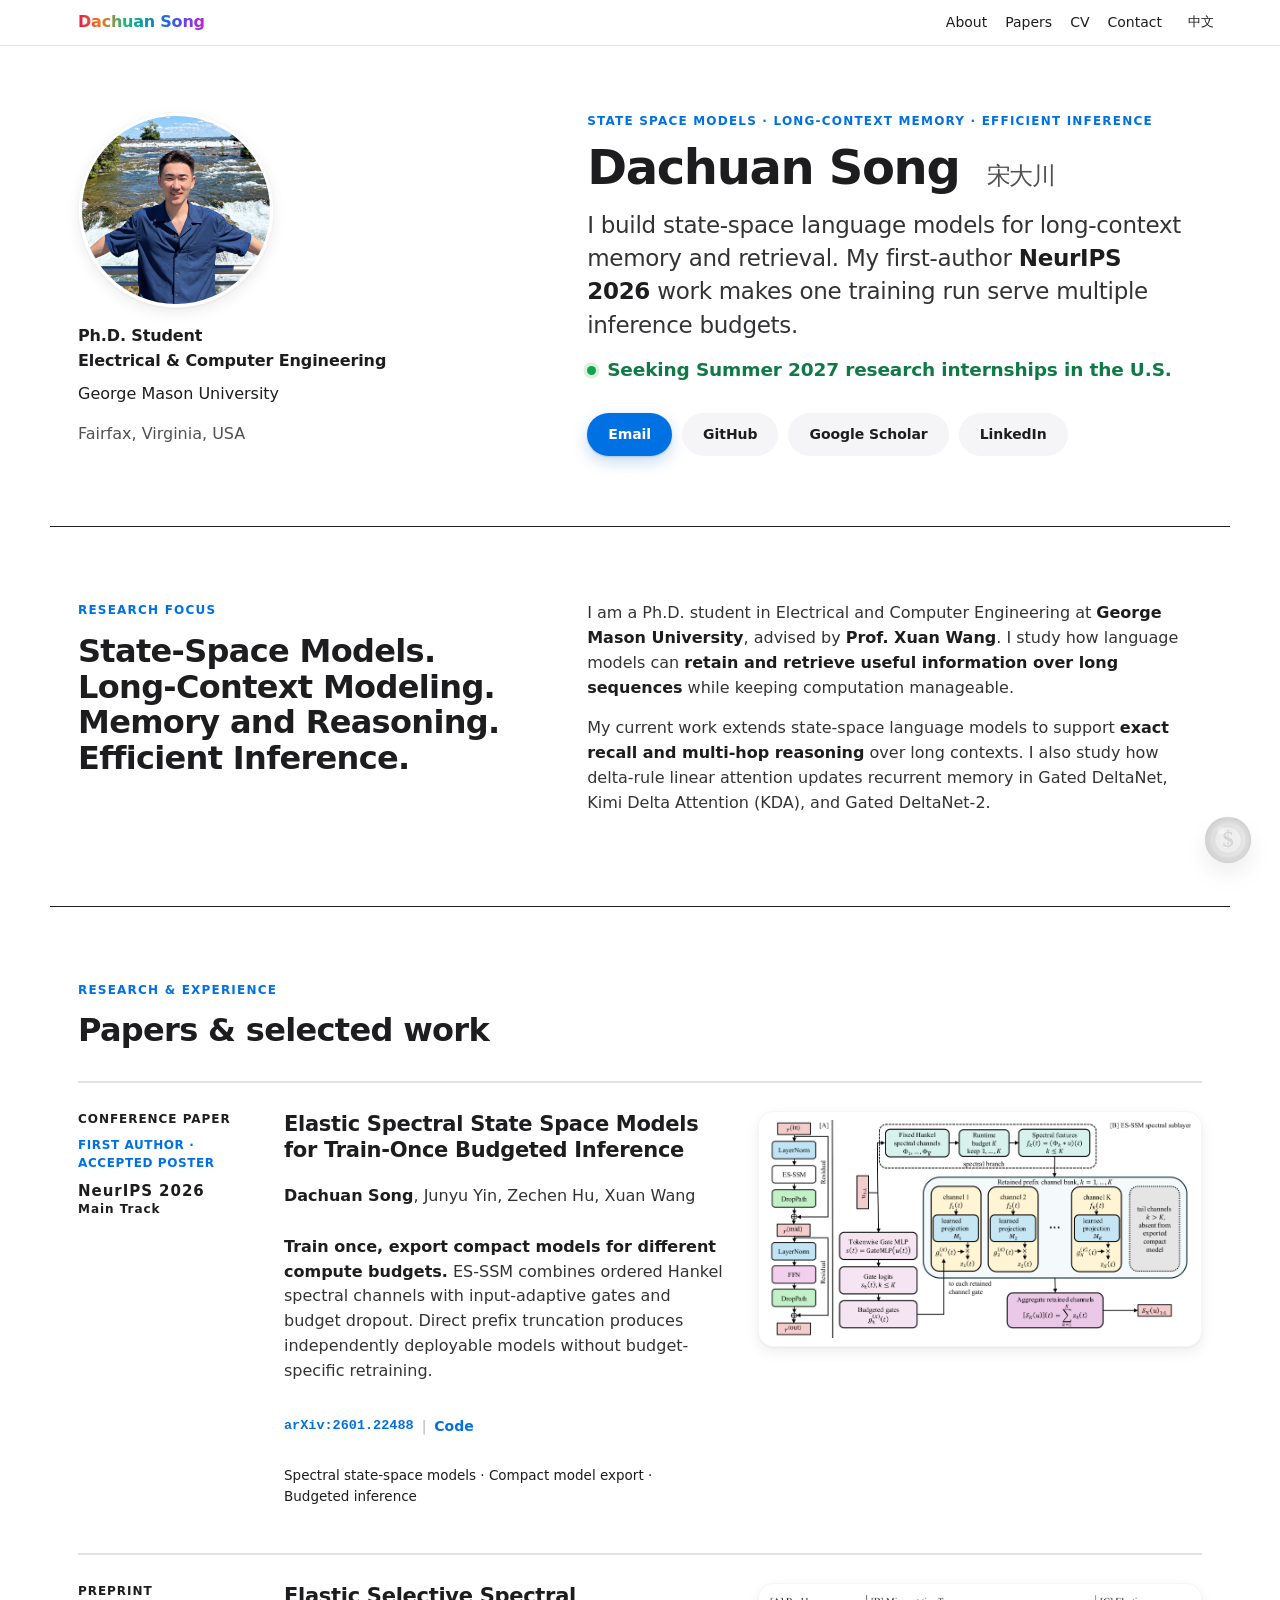
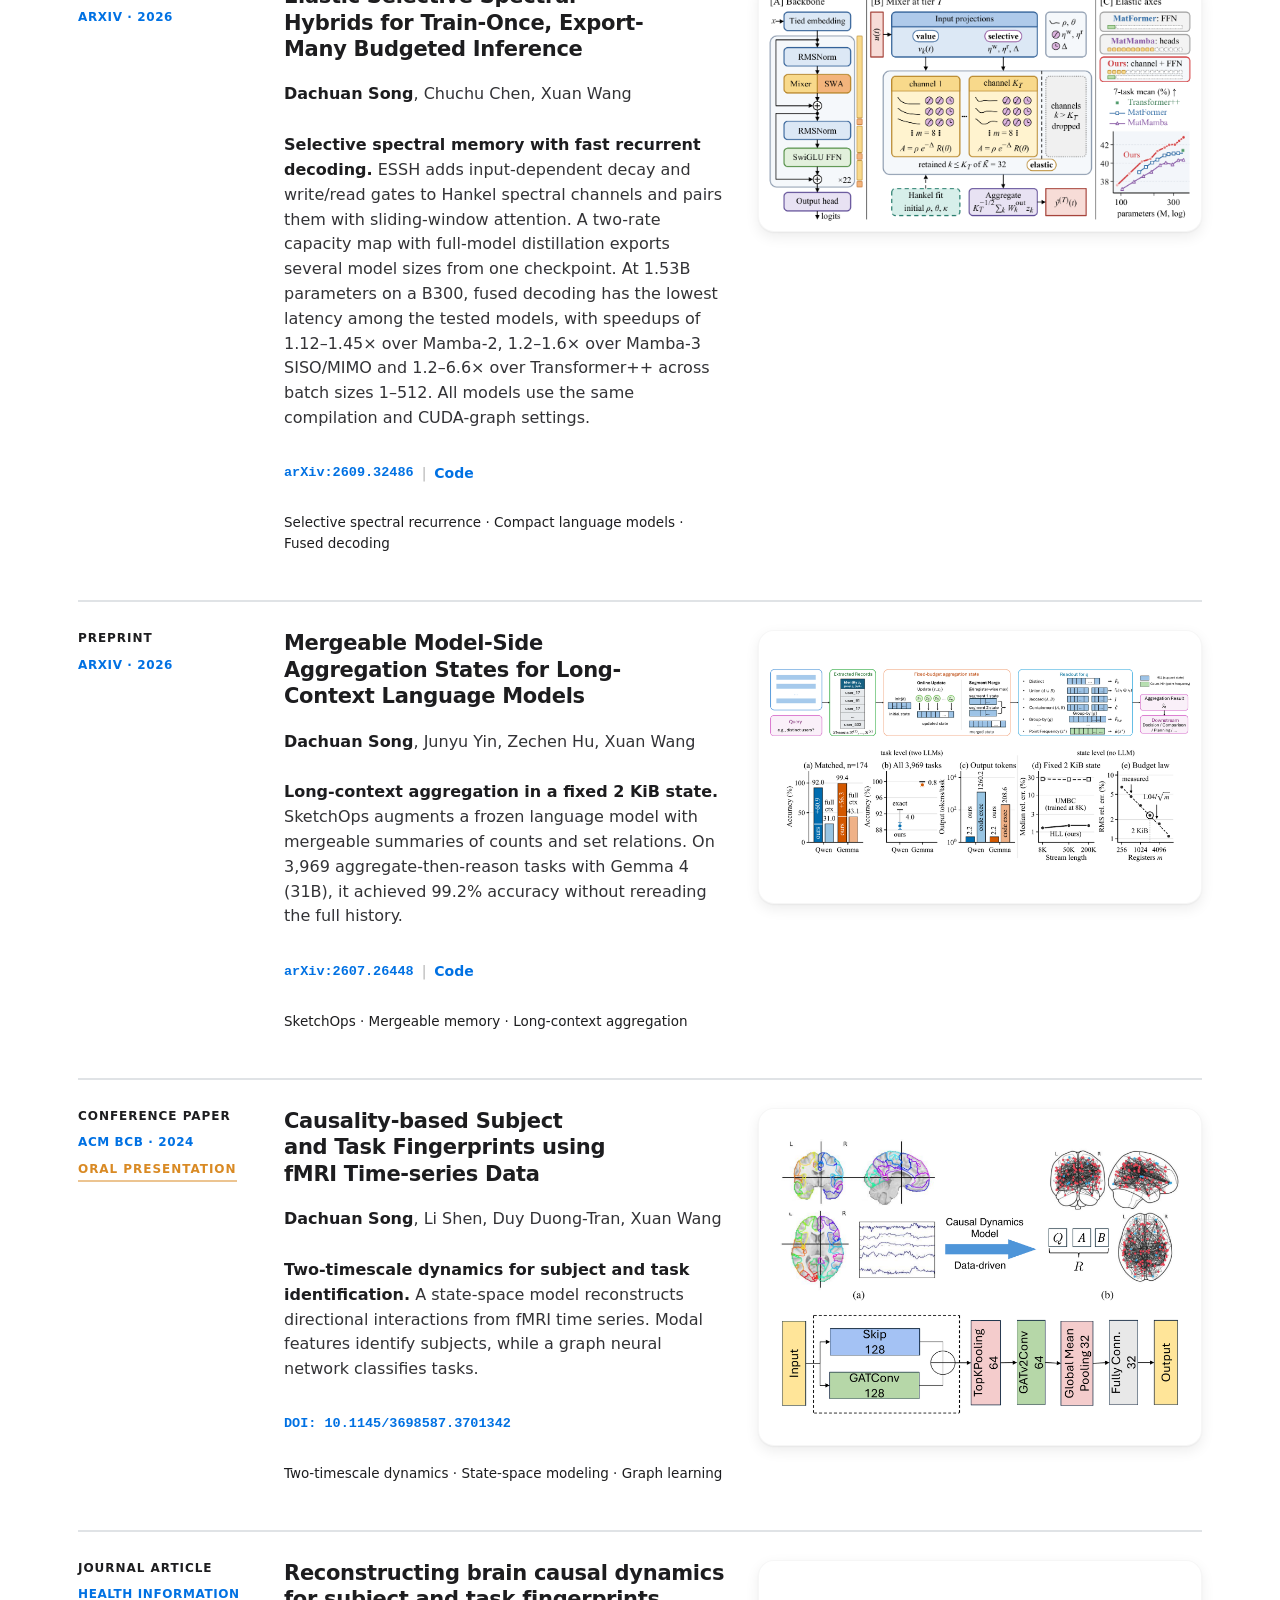
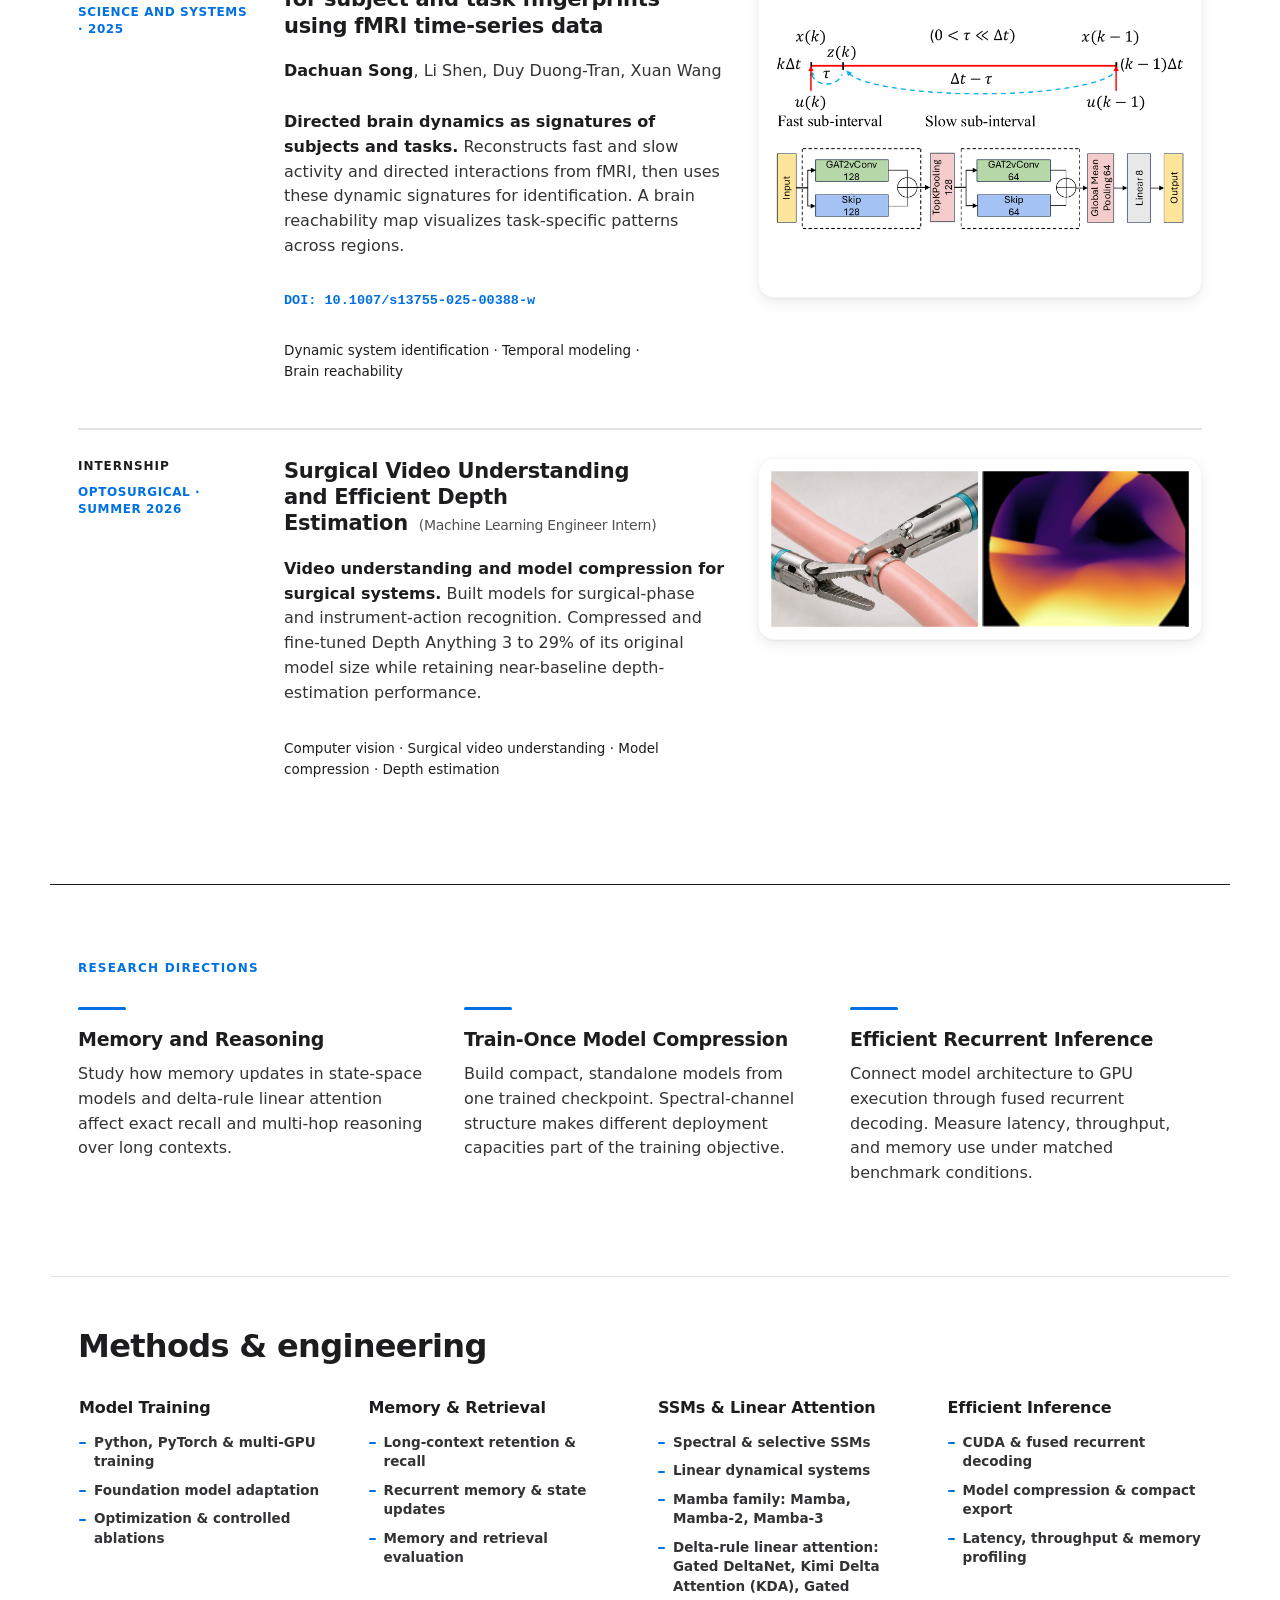
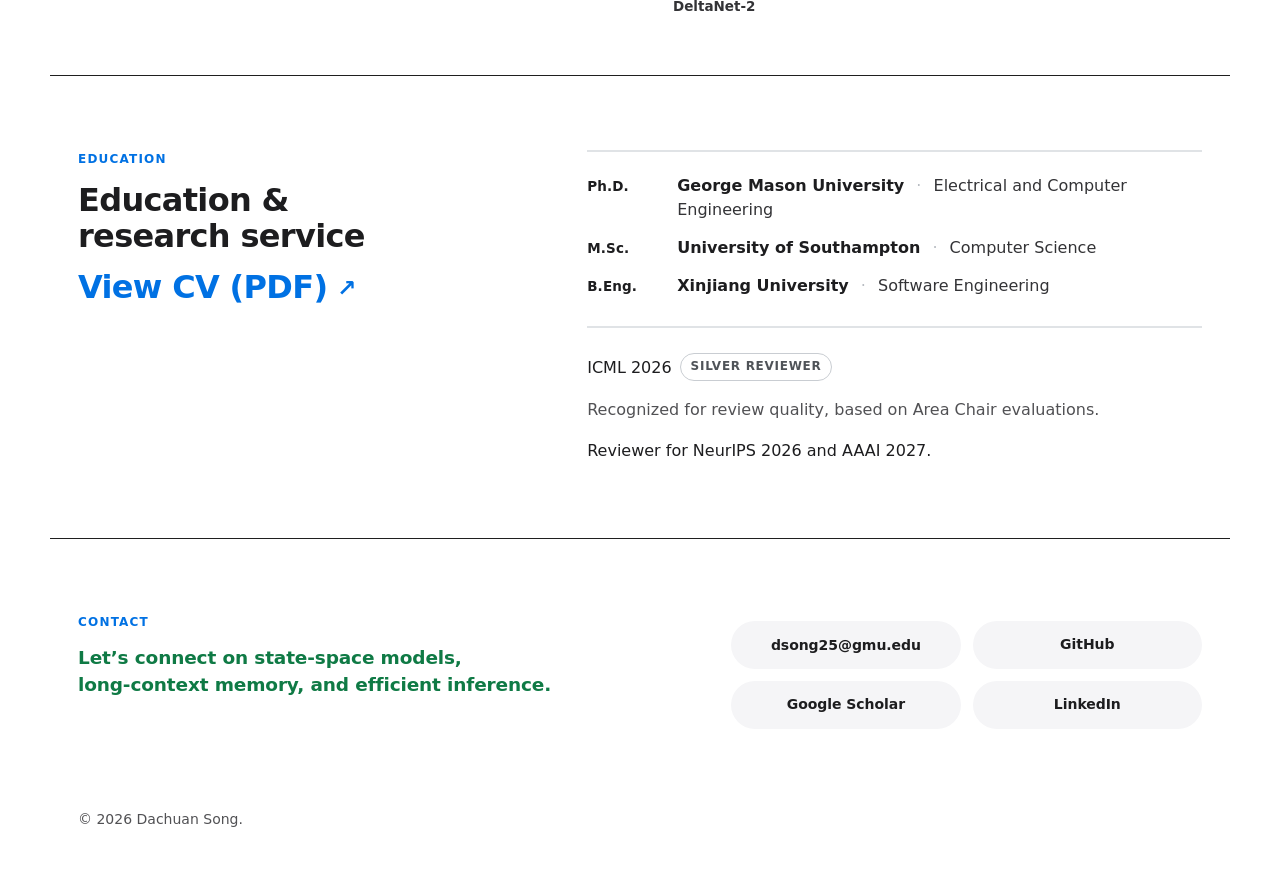
==== commit 73980675: "Name both Mamba-3 variants in the ESSH summary Co-Authored-By: Claude Opus 5.5 <noreply@anthropic.co" ====
--- a/index.html
+++ b/index.html
@@ -153,7 +153,7 @@
               <a id="paper-essh-title" href="https://arxiv.org/abs/2609.32486" target="_blank" rel="noreferrer" data-i18n="publications.essh.title">Elastic Selective Spectral Hybrids for Train-Once, Export-Many Budgeted Inference</a>
             </h3>
             <p><strong class="author-self">Dachuan Song</strong>, Chuchu Chen, Xuan Wang</p>
-            <p class="publication-summary" data-i18n-html="publications.essh.summary"><strong>Selective spectral memory with fast recurrent decoding.</strong> ESSH adds input-dependent decay and write/read gates to Hankel spectral channels and pairs them with sliding-window attention. A two-rate capacity map with full-model distillation exports several model sizes from one checkpoint. At 1.53B parameters on a B300, fused decoding has the lowest latency among the tested models, with speedups of 1.12⁠–⁠1.45× over Mamba-2, 1.2⁠–⁠1.6× over Mamba-3 and 1.2⁠–⁠6.6× over Transformer++ across batch sizes 1⁠–⁠512. All models use the same compilation and CUDA-graph settings.</p>
+            <p class="publication-summary" data-i18n-html="publications.essh.summary"><strong>Selective spectral memory with fast recurrent decoding.</strong> ESSH adds input-dependent decay and write/read gates to Hankel spectral channels and pairs them with sliding-window attention. A two-rate capacity map with full-model distillation exports several model sizes from one checkpoint. At 1.53B parameters on a B300, fused decoding has the lowest latency among the tested models, with speedups of 1.12⁠–⁠1.45× over Mamba-2, 1.2⁠–⁠1.6× over Mamba-3 SISO/MIMO and 1.2⁠–⁠6.6× over Transformer++ across batch sizes 1⁠–⁠512. All models use the same compilation and CUDA-graph settings.</p>
             <div class="paper-links" aria-label="Elastic Selective Spectral Hybrids paper links" data-i18n-aria="publications.links.essh">
               <a class="paper-id" href="https://arxiv.org/abs/2609.32486" target="_blank" rel="noreferrer">arXiv:2609.32486</a>
               <a href="https://github.com/songdc98/ESSH" target="_blank" rel="noreferrer" data-i18n="publications.link.code">Code</a>
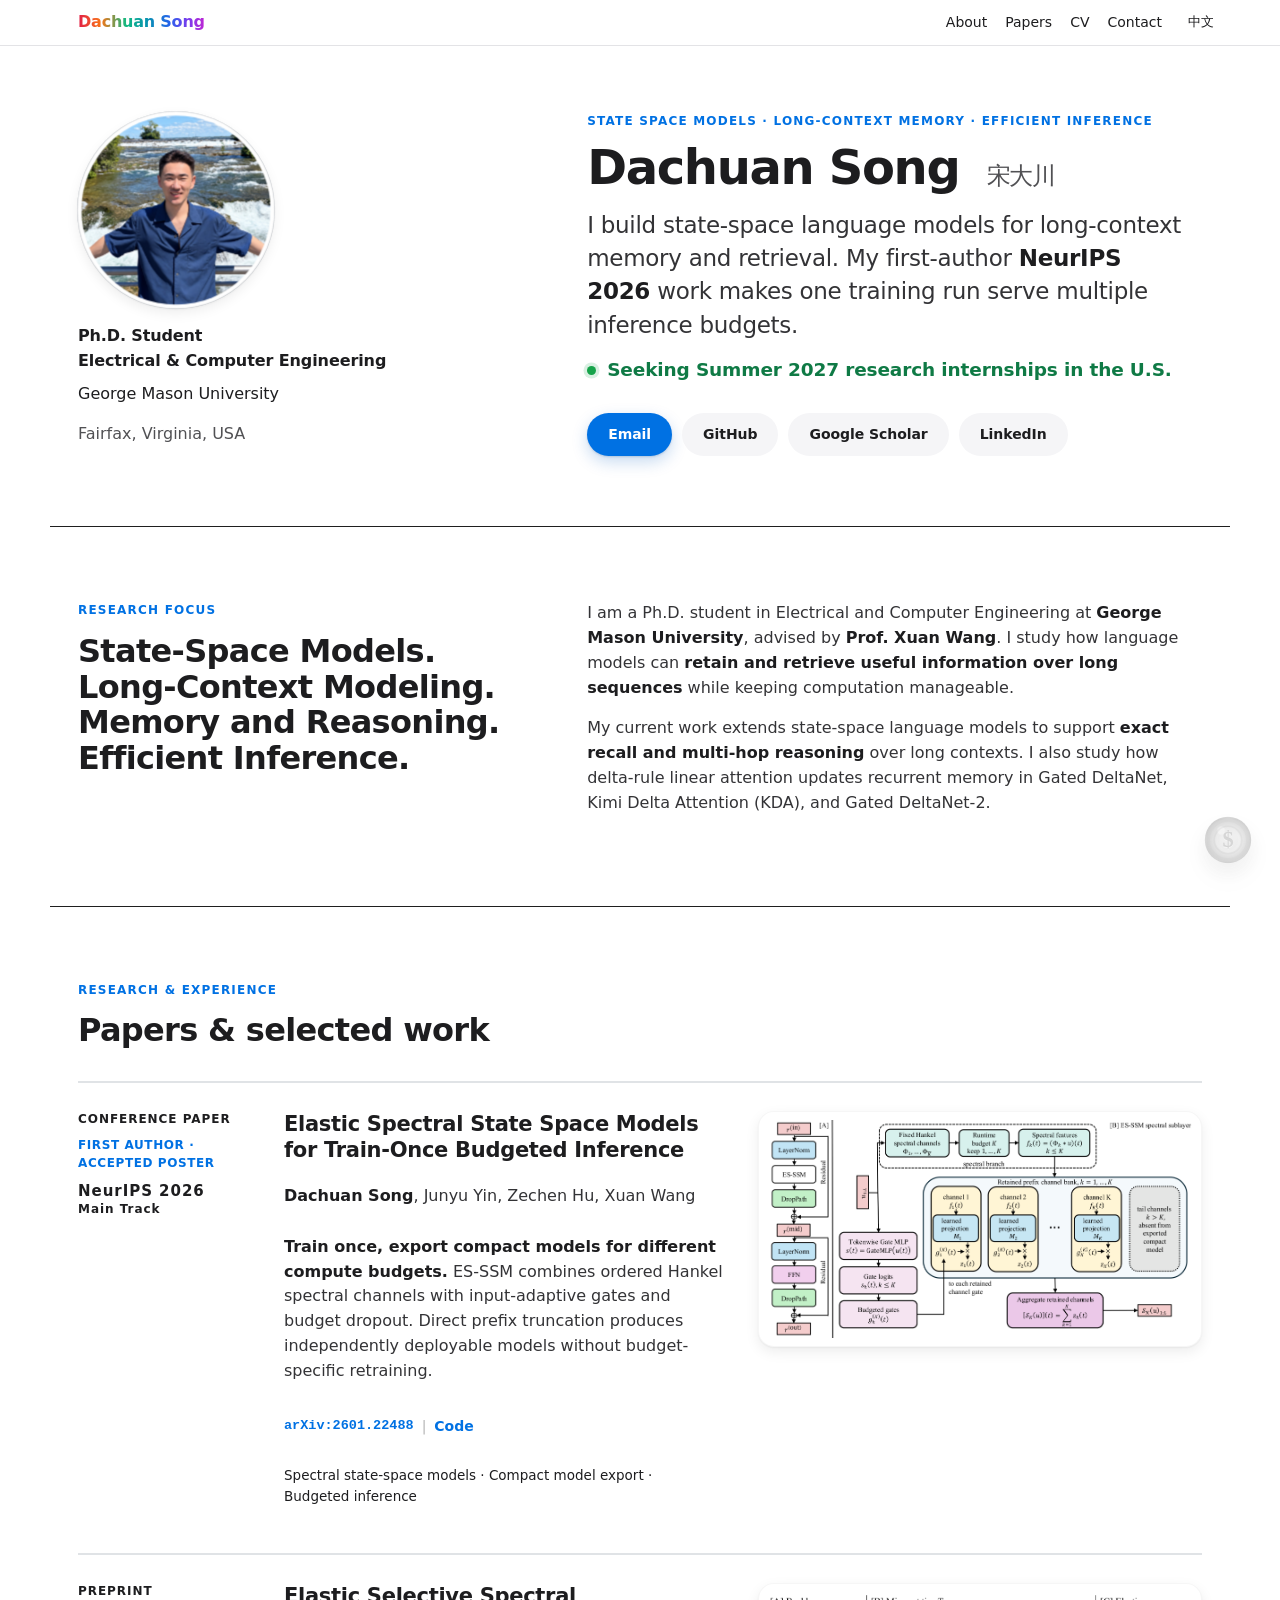
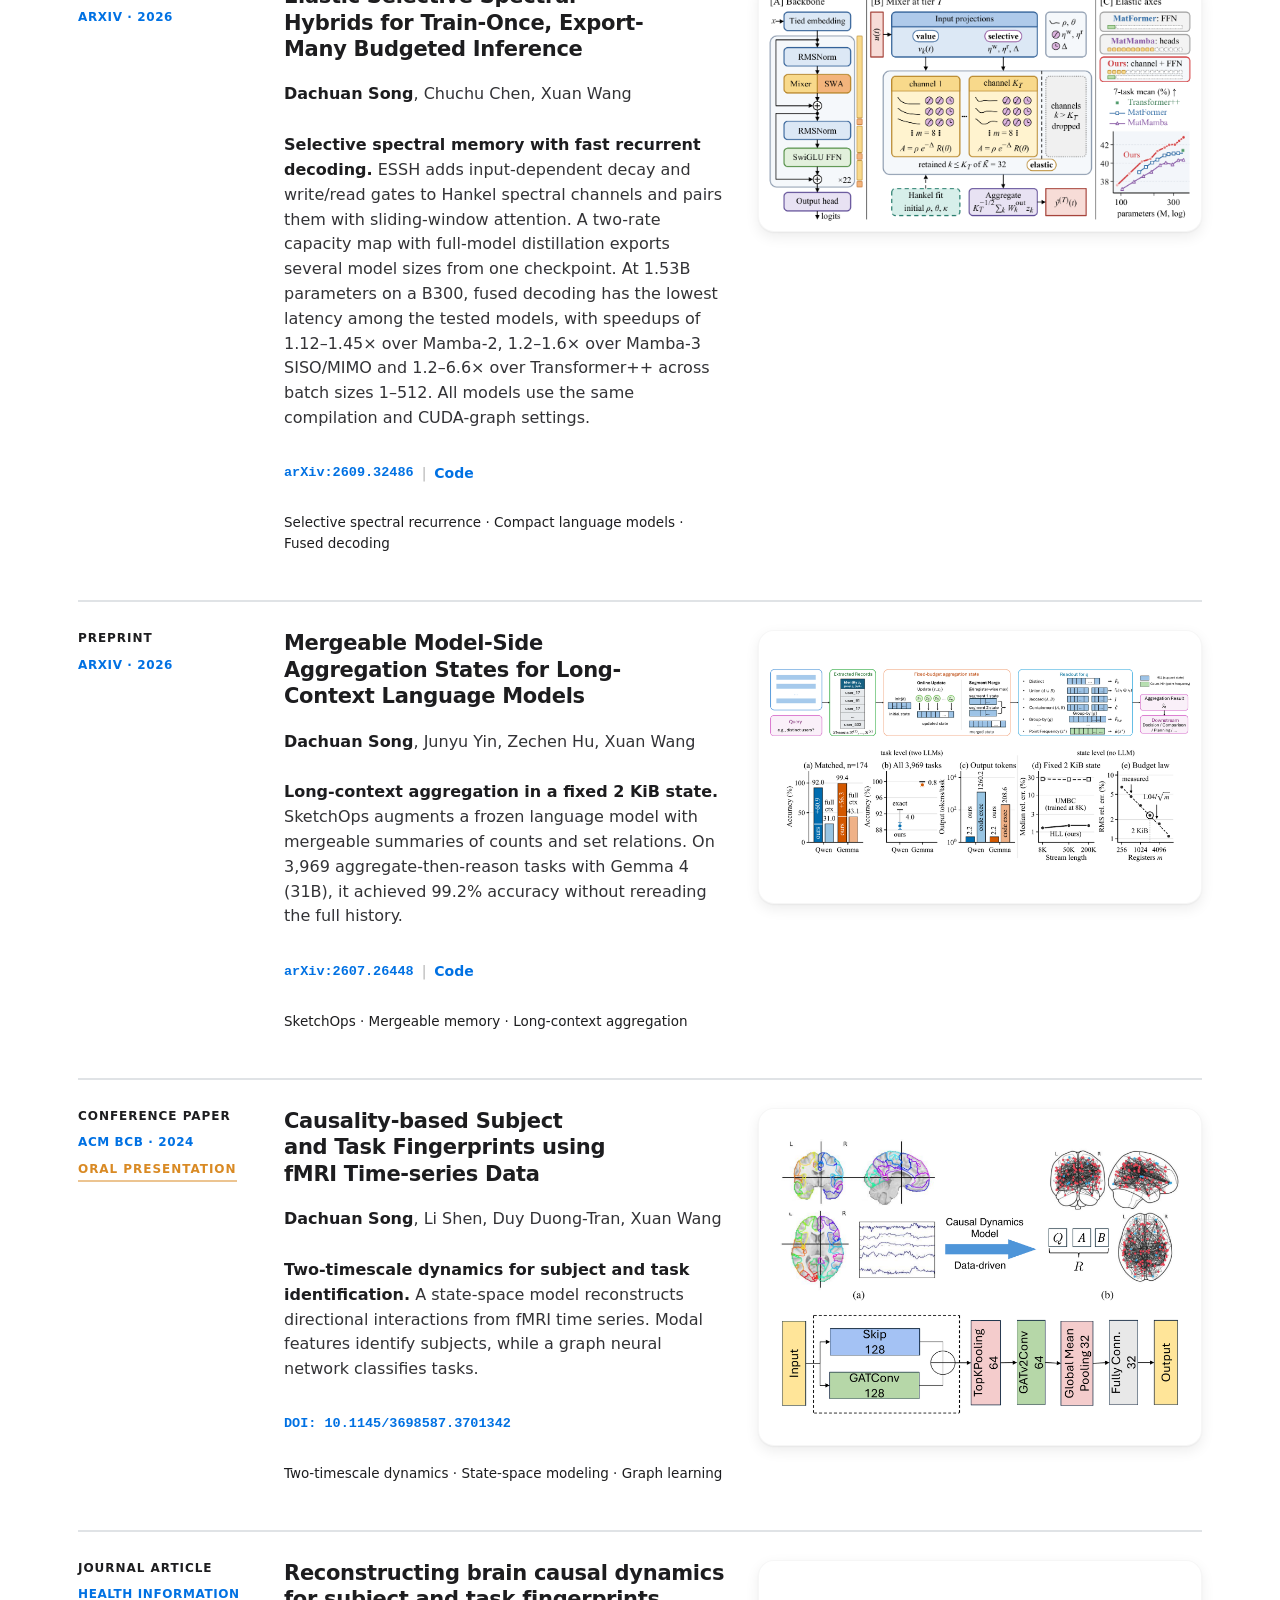
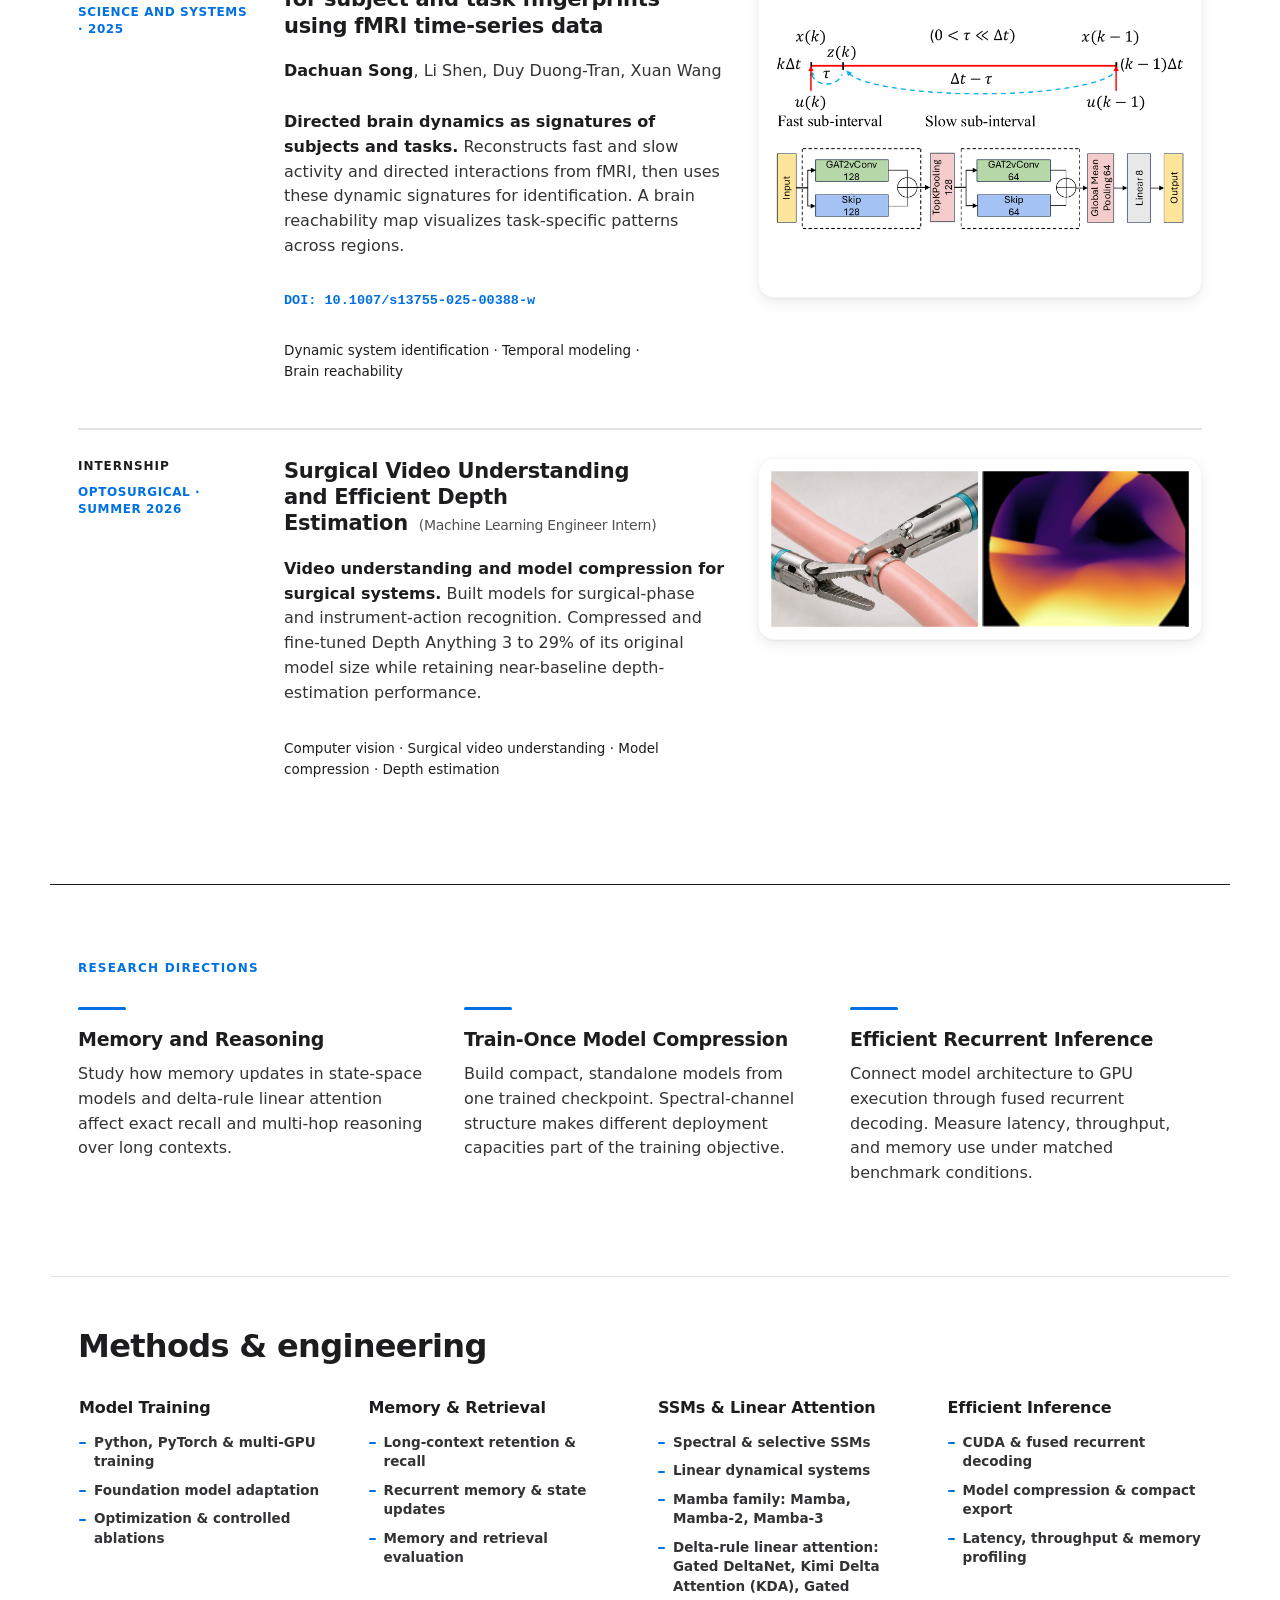
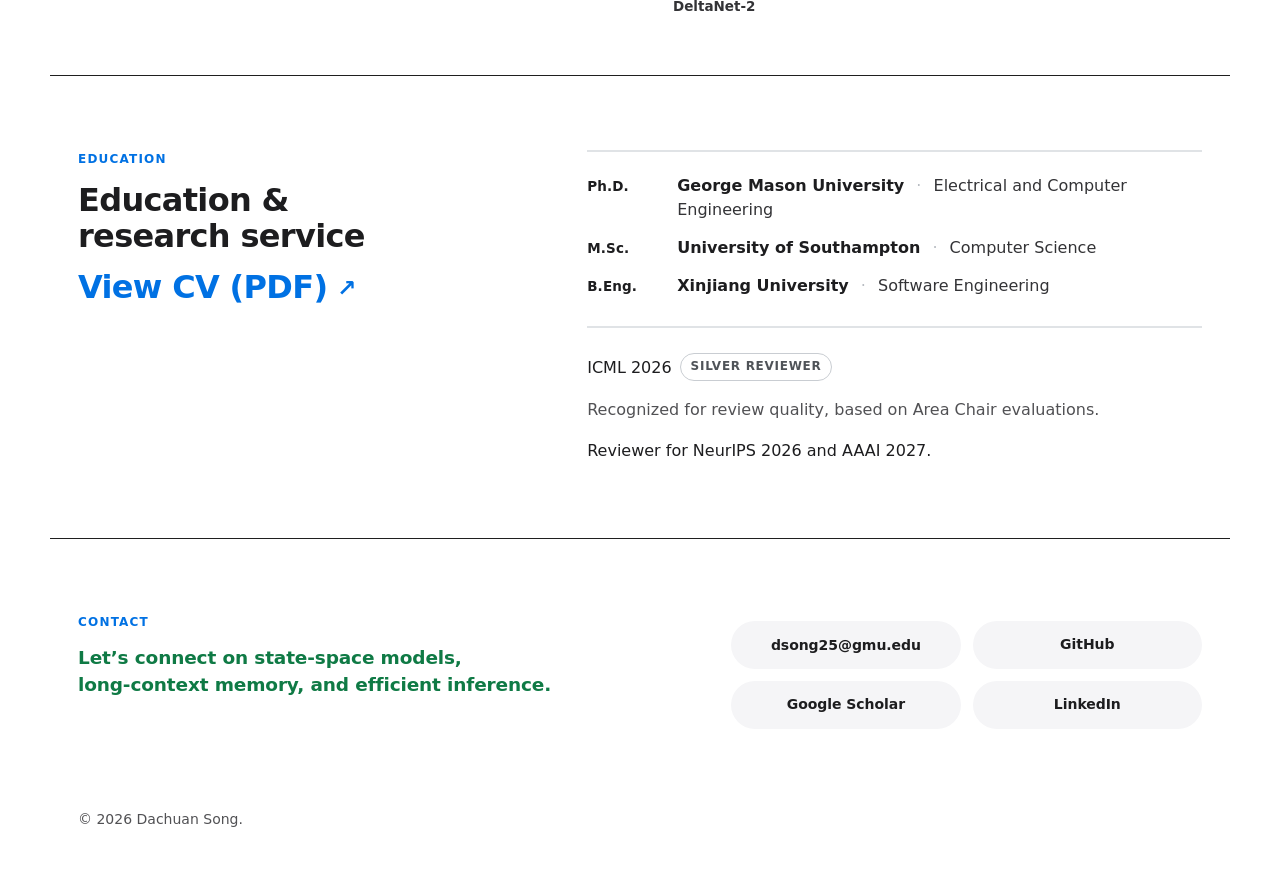
==== commit e4b40ee1: "Let the portrait spin like a plate when clicked Co-Authored-By: Claude Opus 5.5 <noreply@anthropic.c" ====
--- a/index.html
+++ b/index.html
@@ -10,7 +10,7 @@
     <title>Dachuan Song | AI Research & Engineering</title>
     <link rel="canonical" href="https://dcsong.com/" />
     <script src="./domain-routing.js?v=20261001" defer></script>
-    <link rel="stylesheet" href="./styles.css?v=taste-20261117" />
+    <link rel="stylesheet" href="./styles.css?v=plate-spin-20261128" />
   </head>
   <body>
     <button
@@ -91,8 +91,22 @@
           </div>
         </div>
         <aside class="profile-panel" aria-label="Profile summary" data-i18n-aria="profile.summaryLabel">
-          <div class="portrait-ring">
-            <img src="./assets/dachuan-song-outdoor-natural.jpg" alt="Portrait of Dachuan Song" />
+          <div class="portrait-stage">
+            <div
+              class="portrait-ring"
+              role="button"
+              tabindex="0"
+              aria-label="Spin the portrait"
+              data-i18n-aria="profile.spinLabel"
+            >
+              <div class="portrait-face portrait-front">
+                <img src="./assets/dachuan-song-outdoor-natural.jpg" alt="Portrait of Dachuan Song" />
+              </div>
+              <div class="portrait-face portrait-back" aria-hidden="true">
+                <span class="portrait-monogram">DS</span>
+              </div>
+            </div>
+            <span class="portrait-floor" aria-hidden="true"></span>
           </div>
           <div>
             <p class="role" data-i18n="profile.role">Ph.D. Student</p>
@@ -314,7 +328,7 @@
           <h2 data-i18n="education.title">Education &amp; research service</h2>
           <a
             class="cv-link"
-            href="./assets/Dachuan_Song_CV.pdf?v=cv-essh-code-20261115"
+            href="./assets/Dachuan_Song_CV.pdf?v=cv-many-20261126"
             target="_blank"
             rel="noreferrer"
             data-i18n="education.cv"
@@ -384,6 +398,6 @@
       <p class="copyright">© <span id="year"></span> Dachuan Song.</p>
     </footer>
 
-    <script src="./script.js?v=essh-b300-20261119"></script>
+    <script src="./script.js?v=plate-spin-20261128"></script>
   </body>
 </html>
--- a/styles.css
+++ b/styles.css
@@ -653,41 +653,142 @@
   max-width: 260px;
 }
 
+.portrait-stage {
+  --portrait-floor-scale: 1;
+  position: relative;
+  width: 196px;
+  max-width: 100%;
+  perspective: 760px;
+}
+
 .portrait-ring {
   --portrait-shadow-x: 0px;
   --portrait-shadow-y: 7px;
   --portrait-tilt-x: 0deg;
   --portrait-tilt-y: 0deg;
+  --portrait-spin: 0deg;
+  --portrait-press: 1;
+  --portrait-half: 5px;
   position: relative;
-  width: 196px;
-  max-width: 100%;
+  width: 100%;
   aspect-ratio: 1;
   border-radius: 50%;
+  cursor: pointer;
+  outline: none;
+  transform:
+    rotateX(var(--portrait-tilt-x))
+    rotateY(calc(var(--portrait-tilt-y) + var(--portrait-spin)))
+    scale(var(--portrait-press));
+  transform-style: preserve-3d;
+  transition: transform 140ms ease-out;
+  will-change: transform;
+  -webkit-tap-highlight-color: transparent;
+}
+
+.portrait-ring.is-pressed {
+  --portrait-press: 0.985;
+  transition-duration: 70ms;
+}
+
+.portrait-stage.is-spinning .portrait-ring {
+  transition: none;
+}
+
+.portrait-face,
+.portrait-edge {
+  position: absolute;
+  inset: 0;
+  border-radius: 50%;
+}
+
+.portrait-face {
   padding: 3px;
+  overflow: hidden;
   background: #ffffff;
   border: 1px solid rgba(0, 0, 0, 0.035);
+  backface-visibility: hidden;
+  -webkit-backface-visibility: hidden;
+}
+
+.portrait-front {
   box-shadow: var(--relief-shadow);
-  overflow: hidden;
-  transform: perspective(700px) rotateX(var(--portrait-tilt-x)) rotateY(var(--portrait-tilt-y));
-  transform-style: preserve-3d;
-  transition:
-    transform 140ms ease-out,
-    box-shadow 140ms ease-out;
-  will-change: transform;
-}
-
-.portrait-ring:hover {
+  transform: translateZ(var(--portrait-half));
+  transition: box-shadow 200ms ease-out;
+}
+
+.portrait-ring:hover .portrait-front {
   box-shadow:
     0 1px 2px rgba(0, 0, 0, 0.05),
     var(--portrait-shadow-x) var(--portrait-shadow-y) 20px rgba(0, 0, 0, 0.11);
 }
 
-.portrait-ring.is-pressed {
-  transform: perspective(700px) rotateX(var(--portrait-tilt-x)) rotateY(var(--portrait-tilt-y)) scale(0.985);
-  transition-duration: 70ms;
-}
-
-.profile-panel img {
+.portrait-stage.is-spinning .portrait-front {
+  box-shadow: none;
+}
+
+.portrait-ring:focus-visible .portrait-front {
+  outline: 2px solid var(--accent);
+  outline-offset: 3px;
+}
+
+.portrait-back {
+  container-type: inline-size;
+  display: grid;
+  place-items: center;
+  transform: rotateY(180deg) translateZ(var(--portrait-half));
+}
+
+.portrait-back::before {
+  position: absolute;
+  inset: 3px;
+  border-radius: 50%;
+  background: radial-gradient(circle at 35% 30%, #ffffff 0%, #f5f5f7 55%, #e8e8ed 100%);
+  content: "";
+}
+
+.portrait-monogram {
+  position: relative;
+  color: #7c3aed;
+  background: linear-gradient(
+    90deg,
+    #e11d48 0%,
+    #f97316 18%,
+    #10b981 38%,
+    #0891b2 55%,
+    #2563eb 72%,
+    #7c3aed 87%,
+    #c026d3 100%
+  );
+  background-clip: text;
+  -webkit-background-clip: text;
+  -webkit-text-fill-color: transparent;
+  font-size: 58px;
+  font-size: 30cqi;
+  font-weight: 800;
+  letter-spacing: -0.04em;
+  line-height: 1;
+}
+
+.portrait-floor {
+  position: absolute;
+  top: calc(100% + 6px);
+  left: 15%;
+  width: 70%;
+  height: 14px;
+  border-radius: 50%;
+  background: radial-gradient(closest-side, rgba(17, 22, 27, 0.2), rgba(17, 22, 27, 0));
+  opacity: 0;
+  pointer-events: none;
+  transform: scaleX(var(--portrait-floor-scale));
+  transition: opacity 360ms ease-out;
+}
+
+.portrait-stage.is-spinning .portrait-floor {
+  opacity: 1;
+  transition-duration: 160ms;
+}
+
+.portrait-front img {
   width: 100%;
   aspect-ratio: 1;
   border-radius: 50%;
@@ -1429,7 +1530,7 @@
     max-width: 200px;
   }
 
-  .portrait-ring {
+  .portrait-stage {
     width: 168px;
   }
 
@@ -1548,15 +1649,20 @@
     max-width: 176px;
   }
 
-  .portrait-ring {
+  .portrait-stage {
     width: 150px;
   }
 }
 
 @media (prefers-reduced-motion: reduce) {
   .paper-thumbnail,
+  .portrait-ring,
+  .portrait-floor {
+    transition: none;
+  }
+
   .portrait-ring {
-    transition: none;
+    cursor: default;
   }
 
   .paper-thumbnail:hover,
